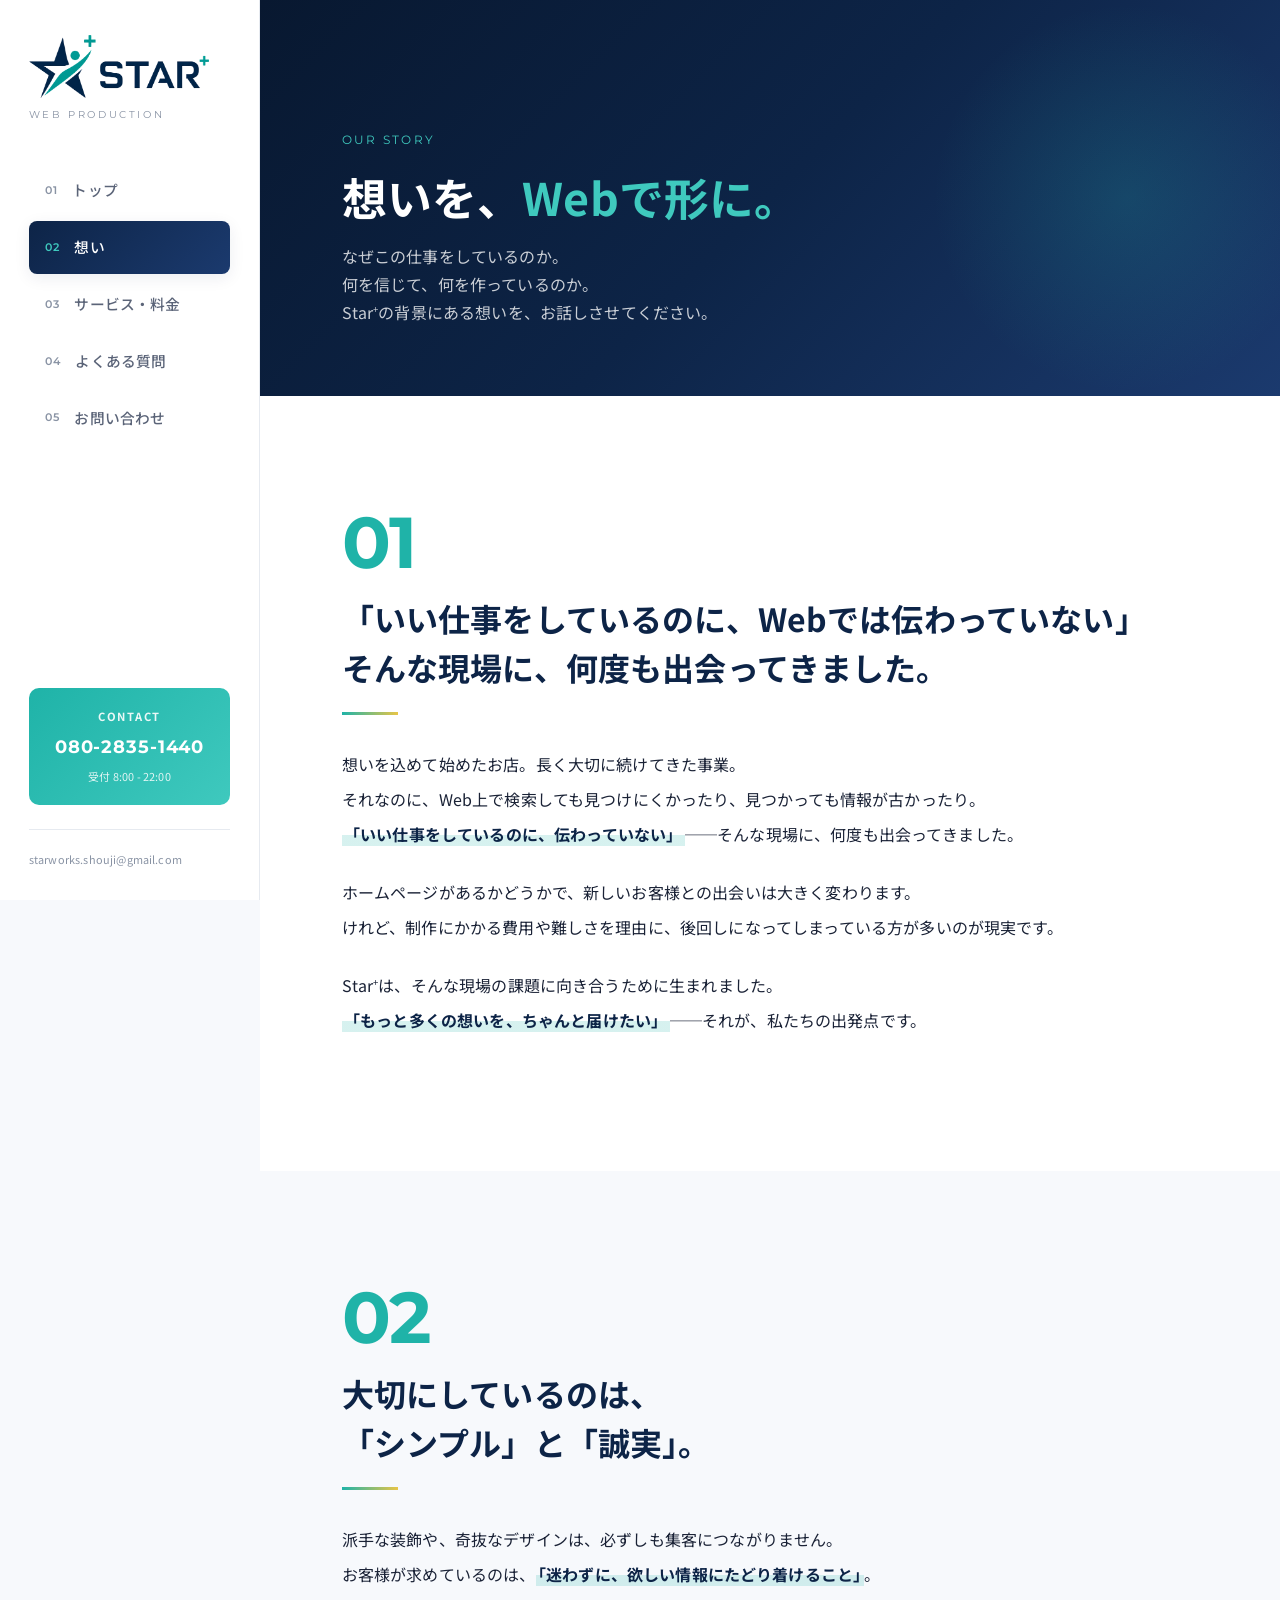
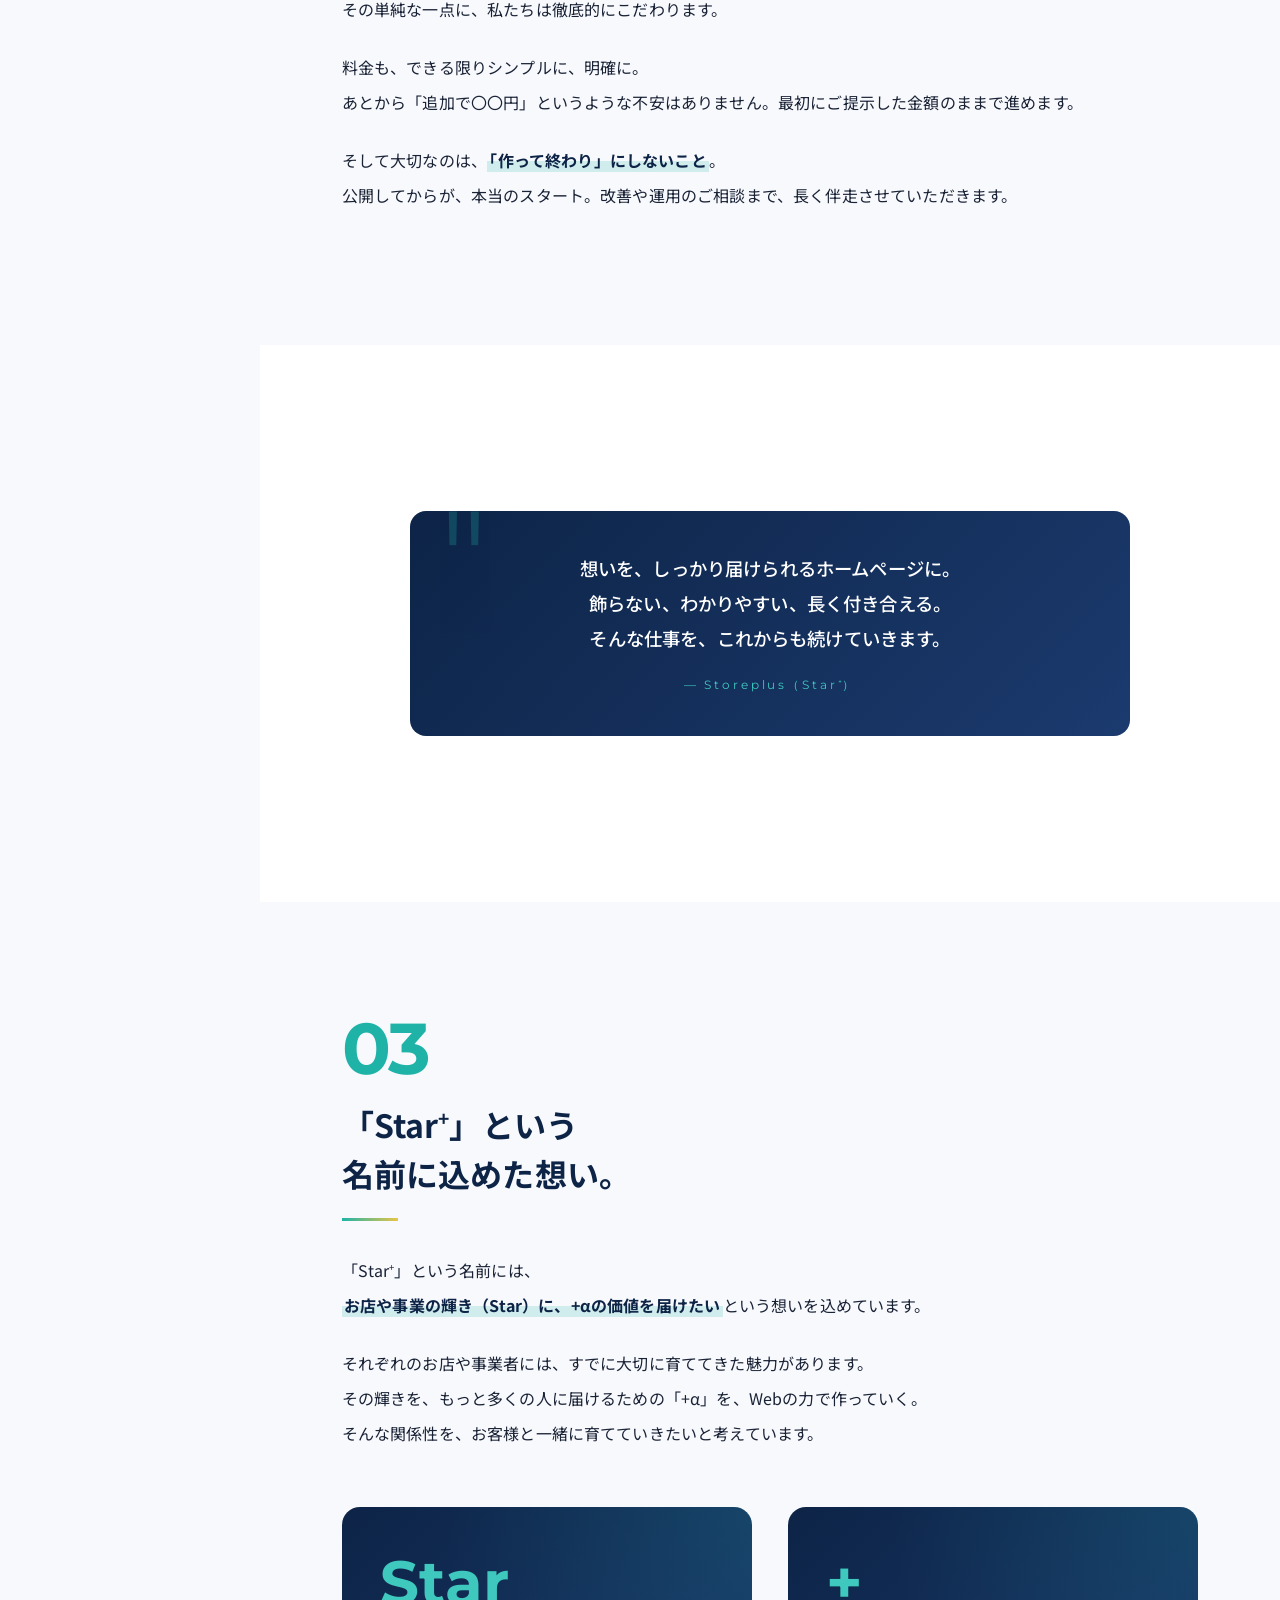
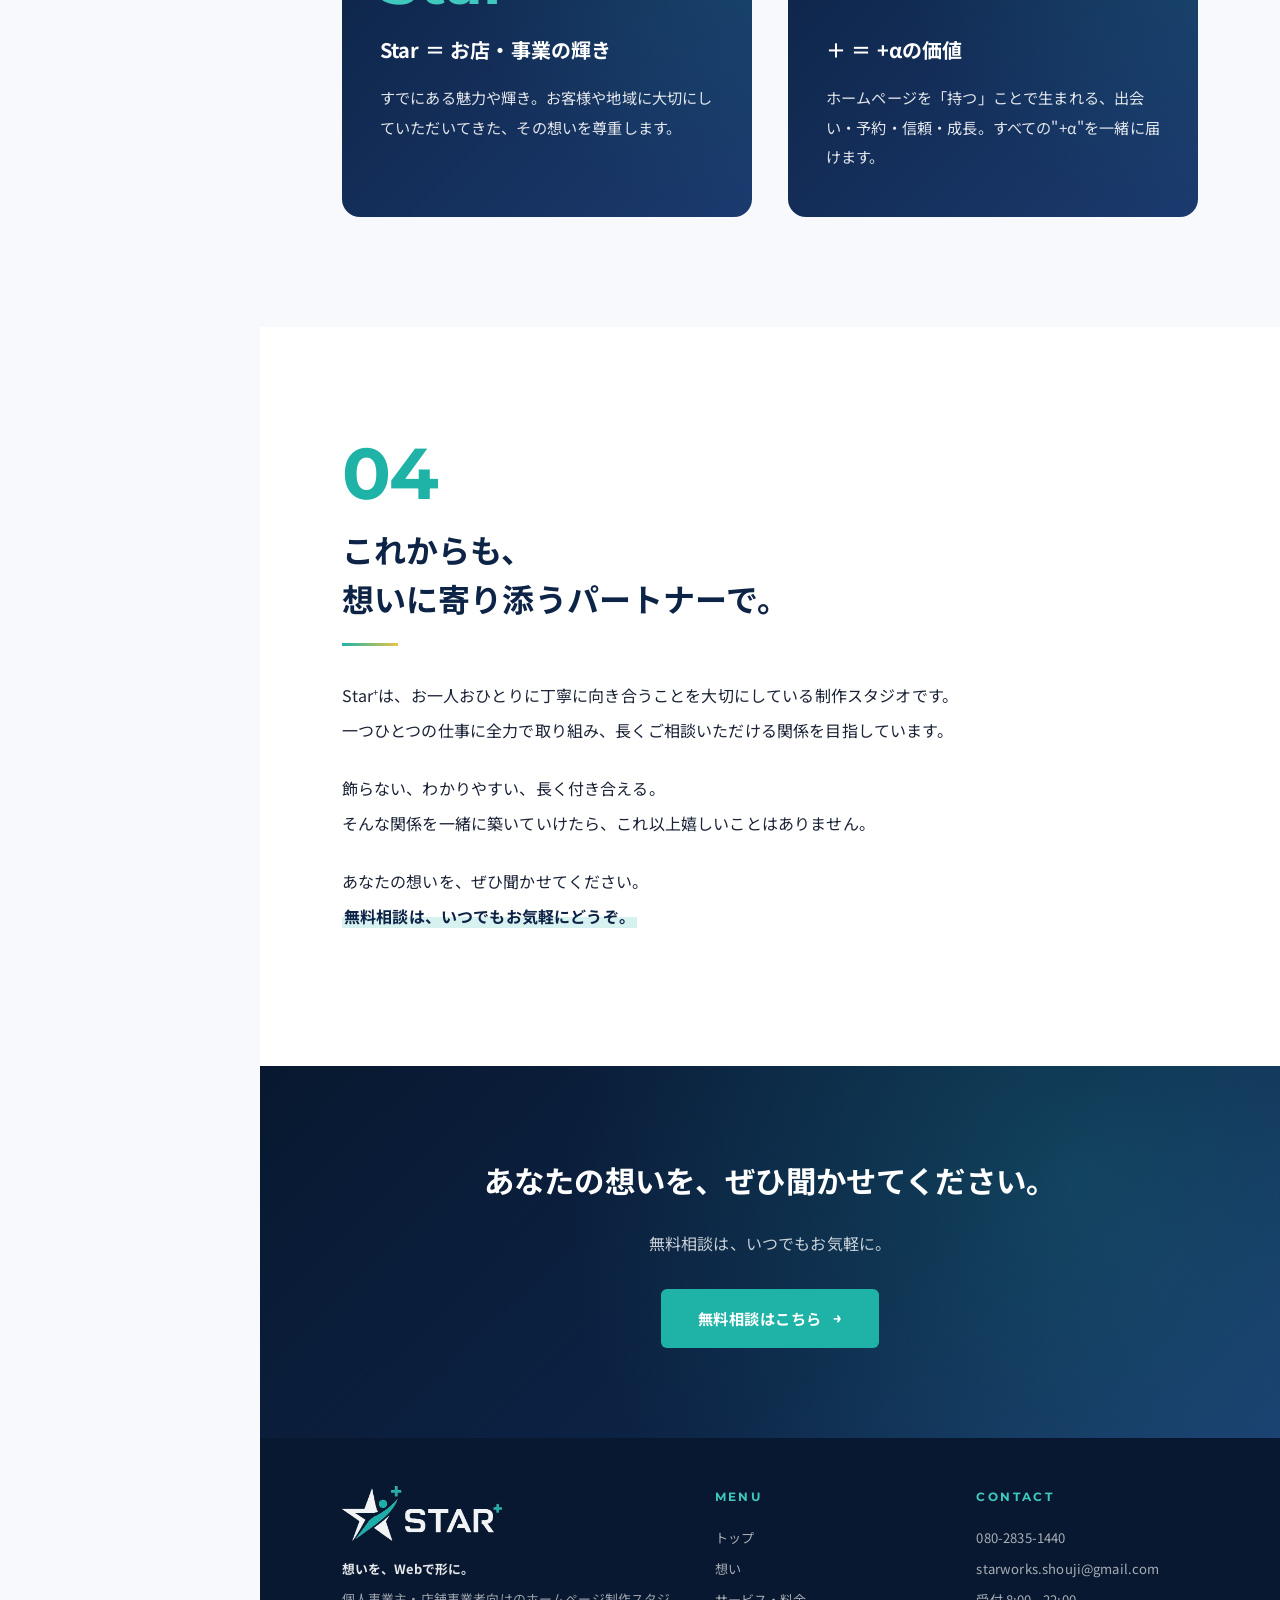
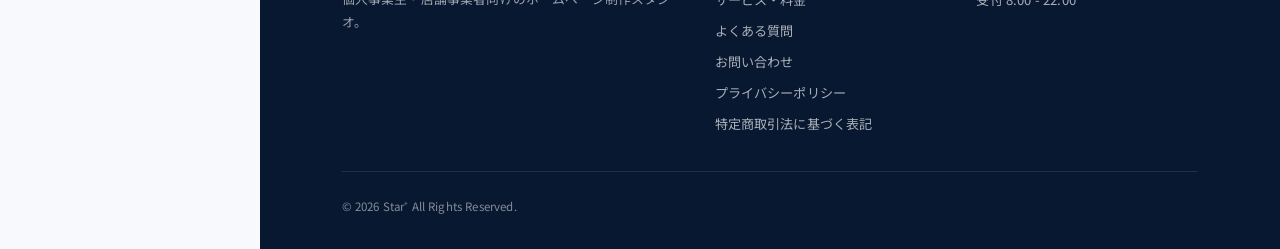
==== about.html @ bc563102 "Initial commit: Star+ LP website with GA4 integration - 全ページにGA4スクリプト追加（G-N7WG9L27VW） - Google Searc" ====
<!DOCTYPE html>
<html lang="ja">
<head>
<meta charset="UTF-8">
<meta name="viewport" content="width=device-width, initial-scale=1.0">
<title>想い | Star+｜想いを、Webで形に</title>
<meta name="description" content="Star+が大切にしている想い。なぜこの仕事をしているのか、何を信じて作っているのか。仙台・宮城を拠点に、個人事業主・店舗事業者の魅力を伝えるホームページを制作しています。">
<meta name="robots" content="index,follow">
<link rel="canonical" href="https://starplus-hp.jp/about.html">

<!-- OGP -->
<meta property="og:title" content="想い | Star+｜想いを、Webで形に">
<meta property="og:description" content="Star+が大切にしている想い。なぜこの仕事をしているのか、何を信じて作っているのか。">
<meta property="og:type" content="article">
<meta property="og:url" content="https://starplus-hp.jp/about.html">

<link rel="preconnect" href="https://fonts.googleapis.com">
<link rel="preconnect" href="https://fonts.gstatic.com" crossorigin>
<link href="https://fonts.googleapis.com/css2?family=Noto+Sans+JP:wght@300;400;500;700&family=Montserrat:wght@400;600;700&display=swap" rel="stylesheet">
<link rel="stylesheet" href="assets/style.css">

<!-- Google tag (gtag.js) -->
<script async src="https://www.googletagmanager.com/gtag/js?id=G-N7WG9L27VW"></script>
<script>
  window.dataLayer = window.dataLayer || [];
  function gtag(){dataLayer.push(arguments);}
  gtag('js', new Date());

  gtag('config', 'G-N7WG9L27VW');
</script>

<style>
  /* 想いページ専用のスタイル */
  .about-section { background: var(--white); padding: 110px 8%; }
  .about-section.alt { background: var(--bg); }
  .about-block {
    max-width: 880px;
    margin: 0 auto;
  }
  .about-num {
    font-family: var(--font-en);
    font-size: 4.5rem;
    font-weight: 700;
    color: var(--teal);
    line-height: 1;
    opacity: .18;
    margin-bottom: 1rem;
    letter-spacing: -.02em;
  }
  .about-title {
    font-size: clamp(1.4rem, 2.6vw, 2rem);
    font-weight: 700;
    line-height: 1.55;
    color: var(--navy);
    margin-bottom: 2rem;
    position: relative;
  }
  .about-title::after {
    content: '';
    display: block;
    width: 56px; height: 3px;
    background: linear-gradient(90deg, var(--teal), var(--gold));
    margin-top: 1.2rem;
  }
  .about-body p {
    font-size: 1rem;
    color: var(--text);
    line-height: 2.2;
    margin-bottom: 1.4rem;
  }
  .about-body p .em {
    color: var(--navy);
    font-weight: 700;
    background: linear-gradient(180deg, transparent 55%, rgba(31,179,168,.18) 55%);
    padding: 0 .15em;
  }
  .about-quote {
    margin: 3.5rem auto;
    max-width: 720px;
    padding: 2.5rem;
    background: linear-gradient(135deg, var(--navy) 0%, var(--navy-light) 100%);
    border-radius: 16px;
    text-align: center;
    position: relative;
    overflow: hidden;
  }
  .about-quote::before {
    content: '"';
    position: absolute;
    top: -20px; left: 30px;
    font-family: 'Montserrat', serif;
    font-size: 8rem;
    color: var(--teal);
    opacity: .25;
    line-height: 1;
  }
  .about-quote p {
    color: var(--white);
    font-size: 1.15rem;
    font-weight: 500;
    line-height: 1.9;
    position: relative;
    z-index: 1;
  }
  .about-quote .author {
    font-family: var(--font-en);
    font-size: .72rem;
    letter-spacing: .25em;
    color: var(--teal-light);
    margin-top: 1.2rem;
    display: block;
  }

  .meaning-grid {
    display: grid;
    grid-template-columns: 1fr 1fr;
    gap: 2.2rem;
    max-width: 1000px;
    margin: 3.5rem auto 0;
  }
  .meaning-card {
    background: linear-gradient(135deg, var(--navy) 0%, var(--navy-light) 100%);
    border-radius: 18px;
    padding: 2.8rem 2.4rem;
    border: none;
    position: relative;
    overflow: hidden;
    color: var(--white);
    transition: all .3s ease;
  }
  .meaning-card::before {
    content: '';
    position: absolute;
    inset: 0;
    background: radial-gradient(circle at 100% 0%, rgba(31,179,168,.15) 0%, transparent 60%);
    pointer-events: none;
  }
  .meaning-card:hover {
    transform: translateY(-8px);
    box-shadow: 0 20px 50px rgba(31,179,168,.25);
  }
  .meaning-card .mg-symbol {
    font-family: var(--font-en);
    font-size: 3.8rem;
    font-weight: 700;
    color: var(--teal-light);
    margin-bottom: 1.2rem;
    line-height: 1;
    display: inline-block;
  }
  .meaning-card h3 {
    font-size: 1.25rem;
    font-weight: 700;
    color: var(--white);
    margin-bottom: 1rem;
    position: relative;
    z-index: 1;
  }
  .meaning-card p {
    font-size: .95rem;
    color: rgba(255,255,255,.88);
    line-height: 1.95;
    position: relative;
    z-index: 1;
  }

  @media (max-width: 768px) {
    .about-section { padding: 70px 6%; }
    .about-quote { padding: 1.8rem; }
    .about-quote p { font-size: 1rem; }
    .meaning-grid { grid-template-columns: 1fr; gap: 1.2rem; }
  }
</style>
</head>
<body>

<div class="mb-header">
  <a href="index.html"><img src="assets/images/logo.png" alt="Star+"></a>
  <button class="hamburger" aria-label="メニュー"><span></span><span></span><span></span></button>
</div>
<div class="mb-overlay"></div>

<div class="app">

  <aside class="sidebar">
    <a href="index.html" class="sidebar-logo">
      <img src="assets/images/logo.png" alt="Star+">
      <div class="brand-sub">Web Production</div>
    </a>
    <nav class="sidebar-nav">
      <a href="index.html"><span class="nav-num">01</span>トップ</a>
      <a href="about.html" class="active"><span class="nav-num">02</span>想い</a>
      <a href="service.html"><span class="nav-num">03</span>サービス・料金</a>
      <a href="faq.html"><span class="nav-num">04</span>よくある質問</a>
      <a href="contact.html"><span class="nav-num">05</span>お問い合わせ</a>
    </nav>
    <div class="sidebar-cta">
      <div class="label">CONTACT</div>
      <div class="num">080-2835-1440</div>
      <div class="hours">受付 8:00 - 22:00</div>
    </div>
    <div class="sidebar-foot">starworks.shouji@gmail.com</div>
  </aside>

  <main class="main">

    <section class="page-hero">
      <div class="page-hero-inner">
        <div class="page-crumb reveal">OUR STORY</div>
        <h1 class="page-title reveal delay-1">想いを、<span style="color:var(--teal-light);">Webで形に。</span></h1>
        <p class="page-sub reveal delay-2">
          なぜこの仕事をしているのか。<br>
          何を信じて、何を作っているのか。<br>
          Star<sup class="brand-sup">+</sup>の背景にある想いを、お話しさせてください。
        </p>
      </div>
    </section>

    <!-- ===== Story 01 ===== -->
    <section class="about-section">
      <div class="about-block">
        <div class="about-num reveal">01</div>
        <h2 class="about-title reveal delay-1">「いい仕事をしているのに、Webでは伝わっていない」<br>そんな現場に、何度も出会ってきました。</h2>
        <div class="about-body">
          <p class="reveal delay-1">
            想いを込めて始めたお店。長く大切に続けてきた事業。<br>
            それなのに、Web上で検索しても見つけにくかったり、見つかっても情報が古かったり。<br>
            <span class="em">「いい仕事をしているのに、伝わっていない」</span>──そんな現場に、何度も出会ってきました。
          </p>
          <p class="reveal delay-2">
            ホームページがあるかどうかで、新しいお客様との出会いは大きく変わります。<br>
            けれど、制作にかかる費用や難しさを理由に、後回しになってしまっている方が多いのが現実です。
          </p>
          <p class="reveal delay-3">
            Star<sup class="brand-sup">+</sup>は、そんな現場の課題に向き合うために生まれました。<br>
            <span class="em">「もっと多くの想いを、ちゃんと届けたい」</span>──それが、私たちの出発点です。
          </p>
        </div>
      </div>
    </section>

    <!-- ===== Story 02 ===== -->
    <section class="about-section alt">
      <div class="about-block">
        <div class="about-num reveal">02</div>
        <h2 class="about-title reveal delay-1">大切にしているのは、<br>「シンプル」と「誠実」。</h2>
        <div class="about-body">
          <p class="reveal delay-1">
            派手な装飾や、奇抜なデザインは、必ずしも集客につながりません。<br>
            お客様が求めているのは、<span class="em">「迷わずに、欲しい情報にたどり着けること」</span>。<br>
            その単純な一点に、私たちは徹底的にこだわります。
          </p>
          <p class="reveal delay-2">
            料金も、できる限りシンプルに、明確に。<br>
            あとから「追加で〇〇円」というような不安はありません。最初にご提示した金額のままで進めます。
          </p>
          <p class="reveal delay-3">
            そして大切なのは、<span class="em">「作って終わり」にしないこと</span>。<br>
            公開してからが、本当のスタート。改善や運用のご相談まで、長く伴走させていただきます。
          </p>
        </div>
      </div>
    </section>

    <!-- ===== Quote ===== -->
    <section class="about-section">
      <div class="about-quote reveal">
        <p>
          想いを、しっかり届けられるホームページに。<br>
          飾らない、わかりやすい、長く付き合える。<br>
          そんな仕事を、これからも続けていきます。
        </p>
        <span class="author">— Storeplus（Star<sup class="brand-sup">+</sup>）</span>
      </div>
    </section>

    <!-- ===== Story 03 - ブランド名に込めた想い ===== -->
    <section class="about-section alt">
      <div class="about-block">
        <div class="about-num reveal">03</div>
        <h2 class="about-title reveal delay-1">「Star<sup class="brand-sup">+</sup>」という<br>名前に込めた想い。</h2>
        <div class="about-body">
          <p class="reveal delay-1">
            「Star<sup class="brand-sup">+</sup>」という名前には、<br>
            <span class="em">お店や事業の輝き（Star）に、+αの価値を届けたい</span>という想いを込めています。
          </p>
          <p class="reveal delay-2">
            それぞれのお店や事業者には、すでに大切に育ててきた魅力があります。<br>
            その輝きを、もっと多くの人に届けるための「+α」を、Webの力で作っていく。<br>
            そんな関係性を、お客様と一緒に育てていきたいと考えています。
          </p>
        </div>

        <div class="meaning-grid">
          <div class="meaning-card reveal">
            <div class="mg-symbol">Star</div>
            <h3>Star ＝ お店・事業の輝き</h3>
            <p>すでにある魅力や輝き。お客様や地域に大切にしていただいてきた、その想いを尊重します。</p>
          </div>
          <div class="meaning-card reveal delay-1">
            <div class="mg-symbol">+</div>
            <h3>＋ ＝ +αの価値</h3>
            <p>ホームページを「持つ」ことで生まれる、出会い・予約・信頼・成長。すべての"+α"を一緒に届けます。</p>
          </div>
        </div>
      </div>
    </section>

    <!-- ===== Story 04 - これから ===== -->
    <section class="about-section">
      <div class="about-block">
        <div class="about-num reveal">04</div>
        <h2 class="about-title reveal delay-1">これからも、<br>想いに寄り添うパートナーで。</h2>
        <div class="about-body">
          <p class="reveal delay-1">
            Star<sup class="brand-sup">+</sup>は、お一人おひとりに丁寧に向き合うことを大切にしている制作スタジオです。<br>
            一つひとつの仕事に全力で取り組み、長くご相談いただける関係を目指しています。
          </p>
          <p class="reveal delay-2">
            飾らない、わかりやすい、長く付き合える。<br>
            そんな関係を一緒に築いていけたら、これ以上嬉しいことはありません。
          </p>
          <p class="reveal delay-3">
            あなたの想いを、ぜひ聞かせてください。<br>
            <span class="em">無料相談は、いつでもお気軽にどうぞ。</span>
          </p>
        </div>
      </div>
    </section>

    <!-- ===== CTA ===== -->
    <section class="section" style="background:linear-gradient(135deg,var(--navy-deep) 0%,var(--navy) 60%,var(--navy-light) 100%);color:var(--white);text-align:center;padding:90px 8%;position:relative;overflow:hidden;">
      <div style="position:absolute;inset:0;background:radial-gradient(circle at 80% 30%, rgba(31,179,168,.2) 0%, transparent 60%);pointer-events:none;"></div>
      <div class="reveal" style="position:relative;z-index:1;">
        <h2 style="font-size:clamp(1.5rem,2.4vw,1.9rem);font-weight:700;line-height:1.6;margin-bottom:1.5rem;color:var(--white);">
          あなたの想いを、ぜひ聞かせてください。
        </h2>
        <p style="color:rgba(255,255,255,.78);margin-bottom:2rem;">無料相談は、いつでもお気軽に。</p>
        <a href="contact.html" class="btn btn-teal" data-cta="about-bottom">無料相談はこちら<span class="arrow">→</span></a>
      </div>
    </section>

    <footer class="footer">
      <div class="footer-grid">
        <div class="footer-brand">
          <img src="assets/images/logo-light.png" alt="Star+">
          <p><strong style="color:rgba(255,255,255,.9);display:block;margin-bottom:.4rem;">想いを、Webで形に。</strong>個人事業主・店舗事業者向けのホームページ制作スタジオ。</p>
        </div>
        <div class="footer-col">
          <h4>Menu</h4>
          <a href="index.html">トップ</a>
          <a href="about.html">想い</a>
          <a href="service.html">サービス・料金</a>
          <a href="faq.html">よくある質問</a>
          <a href="contact.html">お問い合わせ</a>
          <a href="privacy.html">プライバシーポリシー</a>
          <a href="law.html">特定商取引法に基づく表記</a>
        </div>
        <div class="footer-col">
          <h4>Contact</h4>
          <p>080-2835-1440</p>
          <p>starworks.shouji@gmail.com</p>
          <p>受付 8:00 - 22:00</p>
        </div>
      </div>
      <div class="footer-bottom">
        <span>© 2026 Star<sup class="brand-sup">+</sup> All Rights Reserved.</span>
      </div>
    </footer>

  </main>
</div>

<script src="assets/script.js"></script>
</body>
</html>
---- assets/style.css ----
/* ============================================
   STAR WORKS — Common Stylesheet
   ============================================ */

/* ブランド名「Star+」の右上 + 記号 */
sup.brand-sup {
  font-size: 0.6em;
  vertical-align: super;
  line-height: 0;
  font-weight: inherit;
  letter-spacing: 0;
}

:root {
  /* ロゴ由来の3色 */
  --navy:        #0D2447;
  --navy-deep:   #081830;
  --navy-light:  #1B3A6E;
  --teal:        #1FB3A8;
  --teal-light:  #3FC9BE;
  --teal-soft:   #E0F5F3;
  --gold:        #E8C547;
  --gold-soft:   #FBF3D4;

  /* ニュートラル */
  --white:       #FFFFFF;
  --bg:          #F7F9FC;
  --bg-card:    #FFFFFF;
  --text:        #1A2236;
  --text-soft:   #5B6478;
  --text-mute:   #8993A4;
  --border:      #E6EAF0;
  --border-strong:#CFD6E0;

  /* タイポ */
  --font-jp:     'Noto Sans JP', sans-serif;
  --font-en:     'Montserrat', sans-serif;

  /* レイアウト */
  --sidebar-w:   260px;
  --header-h-mb: 64px;

  /* 影 */
  --shadow-sm:   0 1px 3px rgba(13,36,71,.06);
  --shadow:      0 4px 16px rgba(13,36,71,.08);
  --shadow-lg:   0 12px 40px rgba(13,36,71,.12);
}

* { margin:0; padding:0; box-sizing:border-box; }
*::before, *::after { box-sizing:border-box; }

html { scroll-behavior:smooth; -webkit-text-size-adjust:100%; }
body {
  font-family: var(--font-jp);
  color: var(--text);
  line-height: 1.75;
  background: var(--bg);
  overflow-x: hidden;
  font-weight: 400;
  letter-spacing: .01em;
}

a { color: inherit; text-decoration: none; }
img { max-width:100%; display:block; }
button { font-family: inherit; cursor: pointer; border: none; background: none; color: inherit; }

/* ============================================
   レイアウト：サイドバー + メイン
   ============================================ */

.app {
  display: grid;
  grid-template-columns: var(--sidebar-w) 1fr;
  min-height: 100vh;
}

/* ── サイドバー（デスクトップ固定） ── */
.sidebar {
  position: fixed;
  top: 0; left: 0; bottom: 0;
  width: var(--sidebar-w);
  background: var(--white);
  border-right: 1px solid var(--border);
  padding: 2.2rem 1.8rem 2rem;
  display: flex;
  flex-direction: column;
  z-index: 100;
}

.sidebar-logo {
  display: block;
  margin-bottom: 2.5rem;
}
.sidebar-logo img {
  width: 100%;
  max-width: 180px;
  height: auto;
}
.sidebar-logo .brand-sub {
  font-family: var(--font-en);
  font-size: .65rem;
  letter-spacing: .25em;
  color: var(--text-mute);
  margin-top: .5rem;
  text-transform: uppercase;
}

.sidebar-nav {
  flex: 1;
  display: flex;
  flex-direction: column;
  gap: .25rem;
}

.sidebar-nav a {
  display: flex;
  align-items: center;
  gap: .9rem;
  padding: .85rem 1rem;
  border-radius: 8px;
  color: var(--text-soft);
  font-size: .92rem;
  font-weight: 500;
  transition: all .25s ease;
  position: relative;
}
.sidebar-nav a .nav-num {
  font-family: var(--font-en);
  font-size: .68rem;
  color: var(--text-mute);
  letter-spacing: .1em;
  font-weight: 600;
}
.sidebar-nav a:hover {
  background: var(--bg);
  color: var(--navy);
}
.sidebar-nav a.active {
  background: linear-gradient(135deg, var(--navy) 0%, var(--navy-light) 100%);
  color: var(--white);
  box-shadow: var(--shadow);
}
.sidebar-nav a.active .nav-num { color: var(--teal-light); }

.sidebar-cta {
  margin-top: 1.2rem;
  padding: 1.2rem;
  background: linear-gradient(135deg, var(--teal) 0%, var(--teal-light) 100%);
  border-radius: 10px;
  color: var(--white);
  text-align: center;
}
.sidebar-cta .label {
  font-size: .7rem;
  letter-spacing: .15em;
  font-weight: 700;
  opacity: .9;
  margin-bottom: .3rem;
}
.sidebar-cta .num {
  font-family: var(--font-en);
  font-size: 1.1rem;
  font-weight: 700;
  letter-spacing: .05em;
}
.sidebar-cta .hours {
  font-size: .68rem;
  margin-top: .3rem;
  opacity: .85;
}

.sidebar-foot {
  margin-top: 1.5rem;
  padding-top: 1.2rem;
  border-top: 1px solid var(--border);
  font-size: .68rem;
  color: var(--text-mute);
  line-height: 1.7;
}

/* ── メインコンテンツ ── */
.main {
  grid-column: 2;
  padding: 0;
  min-width: 0;
}

/* ── モバイルヘッダー（PCでは非表示） ── */
.mb-header {
  display: none;
  position: fixed;
  top: 0; left: 0; right: 0;
  height: var(--header-h-mb);
  background: var(--white);
  border-bottom: 1px solid var(--border);
  padding: 0 1.2rem;
  z-index: 200;
  align-items: center;
  justify-content: space-between;
}
.mb-header img { height: 40px; width: auto; }

.hamburger {
  width: 44px; height: 44px;
  display: flex; flex-direction: column;
  justify-content: center; align-items: center;
  gap: 6px;
  border-radius: 6px;
}
.hamburger span {
  display: block;
  width: 24px; height: 2px;
  background: var(--navy);
  border-radius: 2px;
  transition: all .3s ease;
}
.hamburger.open span:nth-child(1) { transform: translateY(8px) rotate(45deg); }
.hamburger.open span:nth-child(2) { opacity: 0; }
.hamburger.open span:nth-child(3) { transform: translateY(-8px) rotate(-45deg); }

/* モバイルメニューオーバーレイ */
.mb-overlay {
  display: none;
  position: fixed;
  inset: 0;
  background: rgba(13,36,71,.5);
  z-index: 150;
  opacity: 0;
  transition: opacity .3s ease;
}
.mb-overlay.open { display: block; opacity: 1; }

/* ============================================
   セクション共通
   ============================================ */

.section {
  padding: 100px 8% 90px;
  position: relative;
}

.sec-label {
  font-family: var(--font-en);
  font-size: .72rem;
  font-weight: 700;
  letter-spacing: .3em;
  color: var(--teal);
  text-transform: uppercase;
  display: inline-flex;
  align-items: center;
  gap: .6rem;
  margin-bottom: 1rem;
}
.sec-label::before {
  content: '';
  width: 24px; height: 1px;
  background: var(--teal);
}

.sec-title {
  font-size: clamp(1.6rem, 3vw, 2.4rem);
  font-weight: 700;
  line-height: 1.45;
  margin-bottom: 1.2rem;
  color: var(--navy);
  letter-spacing: .02em;
}
.sec-title .accent { color: var(--teal); }

.sec-sub {
  font-size: .95rem;
  color: var(--text-soft);
  line-height: 2;
  max-width: 620px;
}

.sec-head { margin-bottom: 3.5rem; }
.sec-head.center { text-align: center; }
.sec-head.center .sec-label { justify-content: center; }
.sec-head.center .sec-sub { margin: 0 auto; }

/* ============================================
   ボタン
   ============================================ */

.btn {
  display: inline-flex;
  align-items: center;
  justify-content: center;
  gap: .7rem;
  padding: 1rem 2.3rem;
  border-radius: 6px;
  font-weight: 700;
  font-size: .95rem;
  letter-spacing: .03em;
  transition: all .3s cubic-bezier(.16,1,.3,1);
  cursor: pointer;
  position: relative;
  overflow: hidden;
}
.btn-primary {
  background: var(--navy);
  color: var(--white);
}
.btn-primary:hover {
  background: var(--navy-light);
  transform: translateY(-2px);
  box-shadow: 0 8px 24px rgba(13,36,71,.25);
}
.btn-teal {
  background: var(--teal);
  color: var(--white);
}
.btn-teal:hover {
  background: var(--teal-light);
  transform: translateY(-2px);
  box-shadow: 0 8px 24px rgba(31,179,168,.3);
}
.btn-outline {
  background: transparent;
  color: var(--navy);
  border: 2px solid var(--navy);
}
.btn-outline:hover {
  background: var(--navy);
  color: var(--white);
}
.btn-light {
  background: var(--white);
  color: var(--navy);
  border: 2px solid var(--white);
}
.btn-light:hover {
  background: transparent;
  color: var(--white);
}
.btn .arrow {
  font-family: var(--font-en);
  transition: transform .3s ease;
}
.btn:hover .arrow { transform: translateX(4px); }

/* ============================================
   スクロールアニメーション
   ============================================ */

.reveal {
  opacity: 0;
  transform: translateY(40px);
  transition: opacity .9s cubic-bezier(.16,1,.3,1), transform .9s cubic-bezier(.16,1,.3,1);
}
.reveal.visible {
  opacity: 1;
  transform: translateY(0);
}
.reveal.delay-1 { transition-delay: .1s; }
.reveal.delay-2 { transition-delay: .2s; }
.reveal.delay-3 { transition-delay: .3s; }
.reveal.delay-4 { transition-delay: .4s; }

.reveal-left {
  opacity: 0;
  transform: translateX(-40px);
  transition: opacity .9s cubic-bezier(.16,1,.3,1), transform .9s cubic-bezier(.16,1,.3,1);
}
.reveal-left.visible { opacity: 1; transform: translateX(0); }

.reveal-scale {
  opacity: 0;
  transform: scale(.94);
  transition: opacity .9s ease, transform .9s cubic-bezier(.16,1,.3,1);
}
.reveal-scale.visible { opacity: 1; transform: scale(1); }

/* ============================================
   ヒーロー
   ============================================ */

.hero {
  position: relative;
  min-height: 100vh;
  padding: 100px 8% 80px;
  display: flex;
  align-items: center;
  background:
    radial-gradient(ellipse at 70% 30%, rgba(31,179,168,.22) 0%, transparent 55%),
    radial-gradient(ellipse at 20% 80%, rgba(232,197,71,.10) 0%, transparent 60%),
    linear-gradient(135deg, var(--navy-deep) 0%, var(--navy) 50%, var(--navy-light) 100%);
  overflow: hidden;
}

/* グリッドパターン */
.hero::before {
  content: '';
  position: absolute;
  inset: 0;
  background-image:
    linear-gradient(rgba(255,255,255,.025) 1px, transparent 1px),
    linear-gradient(90deg, rgba(255,255,255,.025) 1px, transparent 1px);
  background-size: 70px 70px;
  pointer-events: none;
  mask-image: radial-gradient(ellipse at center, black 30%, transparent 80%);
  -webkit-mask-image: radial-gradient(ellipse at center, black 30%, transparent 80%);
}

/* 星の点滅エフェクト */
.hero::after {
  content: '';
  position: absolute;
  inset: 0;
  background-image:
    radial-gradient(1.5px 1.5px at 12% 18%, rgba(255,255,255,.7), transparent 50%),
    radial-gradient(2px 2px at 28% 35%, rgba(31,179,168,.65), transparent 50%),
    radial-gradient(1px 1px at 45% 12%, rgba(255,255,255,.55), transparent 50%),
    radial-gradient(1.5px 1.5px at 68% 25%, rgba(232,197,71,.6), transparent 50%),
    radial-gradient(1px 1px at 82% 48%, rgba(255,255,255,.6), transparent 50%),
    radial-gradient(2px 2px at 92% 72%, rgba(31,179,168,.45), transparent 50%),
    radial-gradient(1px 1px at 15% 65%, rgba(255,255,255,.5), transparent 50%),
    radial-gradient(1.5px 1.5px at 35% 85%, rgba(232,197,71,.5), transparent 50%),
    radial-gradient(1px 1px at 55% 75%, rgba(255,255,255,.45), transparent 50%),
    radial-gradient(2px 2px at 75% 92%, rgba(31,179,168,.4), transparent 50%);
  pointer-events: none;
  animation: starsTwinkle 8s ease-in-out infinite;
}

@keyframes starsTwinkle {
  0%, 100% { opacity: 1; }
  50% { opacity: .55; }
}

/* 光のオーブ（装飾） */
.hero-orbs { position: absolute; inset: 0; pointer-events: none; overflow: hidden; z-index: 1; }
.hero-orb {
  position: absolute;
  border-radius: 50%;
  filter: blur(60px);
  opacity: .35;
}
.hero-orb.o1 {
  width: 380px; height: 380px;
  background: radial-gradient(circle, var(--teal) 0%, transparent 70%);
  top: -100px; right: -80px;
  animation: orbDrift1 14s ease-in-out infinite;
}
.hero-orb.o2 {
  width: 280px; height: 280px;
  background: radial-gradient(circle, var(--gold) 0%, transparent 70%);
  bottom: -80px; left: 5%;
  opacity: .18;
  animation: orbDrift2 18s ease-in-out infinite;
}
.hero-orb.o3 {
  width: 200px; height: 200px;
  background: radial-gradient(circle, var(--teal-light) 0%, transparent 70%);
  top: 30%; left: 40%;
  opacity: .15;
  animation: orbDrift3 16s ease-in-out infinite;
}
@keyframes orbDrift1 {
  0%, 100% { transform: translate(0, 0) scale(1); }
  50% { transform: translate(-30px, 40px) scale(1.1); }
}
@keyframes orbDrift2 {
  0%, 100% { transform: translate(0, 0) scale(1); }
  50% { transform: translate(40px, -30px) scale(1.05); }
}
@keyframes orbDrift3 {
  0%, 100% { transform: translate(0, 0); }
  50% { transform: translate(20px, -20px); }
}

.hero-grid {
  position: relative;
  z-index: 2;
  display: grid;
  grid-template-columns: 1.15fr 1fr;
  gap: 3rem;
  align-items: center;
  width: 100%;
  max-width: 1240px;
  margin: 0 auto;
}

.hero-content { color: var(--white); }

.hero-tag {
  display: inline-flex;
  align-items: center;
  gap: .5rem;
  background: rgba(31,179,168,.18);
  border: 1px solid rgba(31,179,168,.35);
  color: var(--teal-light);
  font-size: .75rem;
  font-weight: 600;
  padding: .4rem 1rem;
  border-radius: 100px;
  letter-spacing: .08em;
  margin-bottom: 1.8rem;
}
.hero-tag .dot {
  width: 6px; height: 6px;
  background: var(--teal-light);
  border-radius: 50%;
  animation: pulse 2s ease infinite;
}
@keyframes pulse {
  0%, 100% { opacity: 1; transform: scale(1); }
  50% { opacity: .5; transform: scale(1.4); }
}

.hero-title {
  font-size: clamp(1.9rem, 3.6vw, 2.9rem);
  font-weight: 700;
  line-height: 1.45;
  margin-bottom: 1.4rem;
  letter-spacing: .01em;
  word-break: keep-all;
  overflow-wrap: break-word;
}
.hero-title .gold { color: var(--gold); }
.hero-title .teal { color: var(--teal-light); }
.hero-title .ht-line {
  display: block;
  white-space: nowrap;
}
@media (max-width: 900px) {
  .hero-title .ht-line { white-space: normal; }
}

.hero-sub {
  font-size: clamp(.95rem, 1.4vw, 1.05rem);
  color: rgba(255,255,255,.82);
  line-height: 2;
  margin-bottom: 2.5rem;
  max-width: 480px;
}

.hero-limit {
  margin-bottom: 1.4rem;
}
.limit-badge {
  display: inline-flex;
  align-items: center;
  gap: .45rem;
  background: rgba(232,197,71,.12);
  border: 1.5px solid rgba(232,197,71,.5);
  color: var(--gold);
  font-family: var(--font-jp);
  font-size: .82rem;
  font-weight: 500;
  padding: .45rem 1.1rem;
  border-radius: 999px;
  letter-spacing: .03em;
}
.limit-badge strong {
  font-weight: 700;
  color: var(--gold);
}
.limit-icon { font-size: .85rem; }
.limit-sep {
  opacity: .4;
  margin: 0 .1rem;
}
.limit-remain {
  font-size: .76rem;
  opacity: .8;
}

.hero-buttons {
  display: flex;
  gap: 1rem;
  flex-wrap: wrap;
}

/* ヒーローの右側（ロゴ単体・横長） */
.hero-visual {
  position: relative;
  display: flex;
  align-items: center;
  justify-content: center;
  min-height: 320px;
}
/* 後方の光輪 */
.hero-visual::before {
  content: '';
  position: absolute;
  width: 100%;
  height: 80%;
  background: radial-gradient(ellipse, rgba(31,179,168,.35) 0%, rgba(31,179,168,.12) 40%, transparent 70%);
  z-index: 0;
  animation: pulseGlow 5s ease-in-out infinite;
}
/* 装飾リング（横長ロゴに合わせて非表示） */
.hero-visual::after { display: none; }

.hero-logo-box {
  position: relative;
  z-index: 2;
  background: transparent;
  border: none;
  padding: 0;
  box-shadow: none;
  display: flex;
  justify-content: center;
  width: 100%;
}
.hero-logo-box img {
  width: 100%;
  max-width: 640px;
  filter:
    drop-shadow(0 0 50px rgba(31,179,168,.5))
    drop-shadow(0 22px 36px rgba(0,0,0,.4));
  animation: logoFloat 5s ease-in-out infinite;
}
@keyframes logoFloat {
  0%, 100% { transform: translateY(0); }
  50% { transform: translateY(-14px); }
}
@keyframes pulseGlow {
  0%, 100% { transform: scale(1); opacity: .9; }
  50% { transform: scale(1.06); opacity: 1; }
}
@keyframes ringRotate {
  from { transform: rotate(0deg); }
  to { transform: rotate(360deg); }
}

/* スクロールヒント */
.scroll-hint {
  position: absolute;
  bottom: 2.5rem; left: 50%;
  transform: translateX(-50%);
  z-index: 3;
  color: rgba(255,255,255,.55);
  font-family: var(--font-en);
  font-size: .68rem;
  letter-spacing: .25em;
  text-align: center;
}
.scroll-hint::after {
  content: '';
  display: block;
  width: 1px; height: 50px;
  background: linear-gradient(to bottom, var(--teal-light), transparent);
  margin: .7rem auto 0;
  animation: scrolldown 2s ease infinite;
}
@keyframes scrolldown {
  0% { transform: scaleY(0); transform-origin: top; opacity: 1; }
  50% { transform: scaleY(1); transform-origin: top; opacity: 1; }
  51% { transform-origin: bottom; }
  100% { transform: scaleY(0); transform-origin: bottom; opacity: 0; }
}

/* ============================================
   パンくず／ページヘッダー（各ページ用）
   ============================================ */

.page-hero {
  position: relative;
  padding: 130px 8% 70px;
  background: linear-gradient(135deg, var(--navy-deep) 0%, var(--navy) 50%, var(--navy-light) 100%);
  color: var(--white);
  overflow: hidden;
}
.page-hero::before {
  content: '';
  position: absolute;
  top: 0; right: -10%;
  width: 50%; height: 100%;
  background: radial-gradient(circle, rgba(31,179,168,.18) 0%, transparent 60%);
}
.page-hero-inner {
  position: relative;
  z-index: 2;
  max-width: 1100px;
  margin: 0 auto;
}
.page-crumb {
  font-family: var(--font-en);
  font-size: .72rem;
  letter-spacing: .2em;
  color: var(--teal-light);
  margin-bottom: 1rem;
}
.page-title {
  font-size: clamp(1.8rem, 3.5vw, 2.8rem);
  font-weight: 700;
  line-height: 1.4;
  margin-bottom: .8rem;
}
.page-sub {
  font-size: 1rem;
  color: rgba(255,255,255,.78);
  max-width: 600px;
}

/* ============================================
   カード共通
   ============================================ */

.card {
  background: var(--bg-card);
  border-radius: 14px;
  padding: 2rem;
  border: 1px solid var(--border);
  box-shadow: var(--shadow-sm);
  transition: all .3s ease;
}
.card:hover {
  box-shadow: var(--shadow);
  transform: translateY(-3px);
}

/* ============================================
   Trouble セクション
   ============================================ */

.trouble-section { background: var(--bg); padding: 100px 8%; }

.trouble-grid {
  display: grid;
  grid-template-columns: repeat(auto-fit, minmax(240px, 1fr));
  gap: 1.4rem;
  max-width: 1100px;
  margin: 0 auto;
}

.trouble-card {
  background: var(--white);
  border-radius: 14px;
  padding: 2rem 1.8rem;
  border: 1px solid var(--border);
  border-left: 4px solid var(--teal);
  transition: all .3s ease;
}
.trouble-card:hover {
  transform: translateY(-3px);
  box-shadow: var(--shadow);
  border-left-color: var(--gold);
}
.trouble-card .tnum {
  font-family: var(--font-en);
  font-size: .7rem;
  letter-spacing: .2em;
  color: var(--teal);
  font-weight: 700;
  margin-bottom: .8rem;
}
.trouble-card h3 {
  font-size: 1.02rem;
  font-weight: 700;
  margin-bottom: .6rem;
  color: var(--navy);
  line-height: 1.5;
}
.trouble-card p {
  font-size: .87rem;
  color: var(--text-soft);
  line-height: 1.85;
}

/* お任せくださいバナー */
.trust-banner {
  margin: 5rem auto 0;
  max-width: 1100px;
  text-align: center;
  padding: 3.5rem 2rem;
  background: linear-gradient(135deg, var(--navy-deep) 0%, var(--navy) 50%, var(--navy-light) 100%);
  border-radius: 18px;
  color: var(--white);
  position: relative;
  overflow: hidden;
  box-shadow: 0 20px 50px rgba(13,36,71,.2);
}
.trust-banner::before {
  content: '';
  position: absolute;
  inset: 0;
  background:
    radial-gradient(circle at 20% 30%, rgba(31,179,168,.22) 0%, transparent 60%),
    radial-gradient(circle at 85% 75%, rgba(232,197,71,.1) 0%, transparent 55%);
}
.trust-banner > * { position: relative; z-index: 1; }
.trust-banner .tb-main {
  display: flex;
  align-items: baseline;
  justify-content: center;
  flex-wrap: wrap;
  gap: .1em .15em;
  font-weight: 700;
  line-height: 1.5;
  color: var(--white);
}
.trust-banner .tb-lead {
  font-size: clamp(1rem, 1.9vw, 1.35rem);
  font-weight: 500;
  color: rgba(255,255,255,.85);
}
.trust-banner .tb-brand {
  display: inline-block;
  font-family: var(--font-en);
  font-size: clamp(2.4rem, 5vw, 3.6rem);
  font-weight: 800;
  letter-spacing: .02em;
  background: linear-gradient(135deg, #FFD86B 0%, #FFB347 50%, #FF8A5C 100%);
  -webkit-background-clip: text;
  background-clip: text;
  -webkit-text-fill-color: transparent;
  text-shadow: 0 2px 18px rgba(255, 179, 71, .35);
  padding: 0 .15em;
  line-height: 1;
  transform: translateY(.06em);
}
.trust-banner .tb-brand sup.brand-sup {
  font-size: 0.55em;
  vertical-align: super;
  font-weight: 800;
  line-height: 0;
}
.trust-banner .tb-end {
  font-size: clamp(1.05rem, 2vw, 1.45rem);
  font-weight: 700;
  letter-spacing: .03em;
}
.trust-banner .tb-desc {
  font-size: clamp(.88rem, 1.4vw, 1rem);
  font-weight: 500;
  line-height: 2.1;
  color: rgba(255,255,255,.82);
  margin-top: 1.8rem;
  padding-top: 1.8rem;
  border-top: 1px solid rgba(31,179,168,.3);
  max-width: 620px;
  margin-left: auto;
  margin-right: auto;
}
@media (max-width: 600px) {
  .trust-banner { padding: 2.5rem 1.4rem; }
  .trust-banner .tb-main { gap: .05em .1em; }
}

/* 旧 trouble-banner も互換用に残す */
.trouble-banner {
  margin: 4rem auto 0;
  max-width: 1100px;
  text-align: center;
  padding: 3rem 2rem;
  background: linear-gradient(135deg, var(--navy) 0%, var(--navy-light) 100%);
  border-radius: 16px;
  color: var(--white);
  position: relative;
  overflow: hidden;
}
.trouble-banner h3 { font-size: clamp(1.05rem, 2vw, 1.35rem); font-weight: 700; line-height: 1.75; position: relative; z-index: 1; }
.trouble-banner .hl { color: var(--teal-light); }

/* ============================================
   WHY セクション（選ばれる3つの理由）
   ============================================ */

.why-section { background: var(--white); padding: 110px 8%; }

.why-grid {
  display: grid;
  grid-template-columns: repeat(auto-fit, minmax(280px, 1fr));
  gap: 2rem;
  max-width: 1100px;
  margin: 0 auto;
}

.why-card {
  position: relative;
  background: var(--bg-card);
  border-radius: 18px;
  padding: 3rem 2rem 2.5rem;
  border: 1px solid var(--border);
  text-align: center;
  transition: all .4s ease;
  overflow: hidden;
}
.why-card::before {
  content: '';
  position: absolute;
  top: 0; left: 0; right: 0;
  height: 4px;
  background: linear-gradient(90deg, var(--teal), var(--gold));
  transform: scaleX(0);
  transform-origin: left;
  transition: transform .5s ease;
}
.why-card:hover {
  transform: translateY(-6px);
  box-shadow: var(--shadow-lg);
  border-color: var(--teal);
}
.why-card:hover::before { transform: scaleX(1); }

.why-image {
  width: 170px;
  height: 170px;
  margin: 0 auto 1.5rem;
  display: flex;
  align-items: center;
  justify-content: center;
  position: relative;
  background: none;
}
.why-image img {
  width: 100%;
  height: 100%;
  object-fit: contain;
  filter: drop-shadow(0 10px 22px rgba(13,36,71,.18));
}
/* 画像未準備時のフォールバック */
.why-image.placeholder::after {
  content: 'IMAGE';
  font-family: var(--font-en);
  font-size: .7rem;
  letter-spacing: .2em;
  color: var(--teal);
  font-weight: 700;
}

.why-num {
  font-family: var(--font-en);
  font-size: .68rem;
  font-weight: 700;
  letter-spacing: .25em;
  color: var(--teal);
  margin-bottom: .8rem;
}
.why-card h3 {
  font-size: 1.15rem;
  font-weight: 700;
  margin-bottom: .8rem;
  color: var(--navy);
  min-height: 3.2em;
  display: flex;
  align-items: center;
  justify-content: center;
  line-height: 1.5;
}
.why-card p {
  font-size: .88rem;
  color: var(--text-soft);
  line-height: 1.9;
  min-height: 7.2em;
}

/* ============================================
   STORY セクション（想い）
   ============================================ */

.story-section {
  background: var(--white);
  padding: 110px 8%;
  position: relative;
  overflow: hidden;
}
.story-section::before {
  content: '';
  position: absolute;
  top: 0; right: -10%;
  width: 50%; height: 70%;
  background: radial-gradient(circle, rgba(31,179,168,.06) 0%, transparent 60%);
  pointer-events: none;
}
.story-section::after {
  content: '';
  position: absolute;
  bottom: 0; left: -10%;
  width: 40%; height: 60%;
  background: radial-gradient(circle, rgba(232,197,71,.05) 0%, transparent 60%);
  pointer-events: none;
}

.story-grid {
  position: relative;
  z-index: 1;
  max-width: 1100px;
  margin: 0 auto;
  display: grid;
  grid-template-columns: 1fr 1.4fr;
  gap: 4rem;
  align-items: center;
}

.story-visual {
  position: relative;
  aspect-ratio: 1/1;
  display: flex;
  flex-direction: column;
  align-items: center;
  justify-content: center;
  overflow: visible;
  padding: 2rem;
}
/* 背景のソフトな光輪 */
.story-visual::before {
  content: '';
  position: absolute;
  inset: 5%;
  background:
    radial-gradient(ellipse, rgba(31,179,168,.16) 0%, transparent 65%);
  border-radius: 50%;
  z-index: 0;
}
/* 控えめな点線リング */
.story-visual::after {
  content: '';
  position: absolute;
  width: 88%;
  aspect-ratio: 1;
  border: 1px dashed rgba(31,179,168,.35);
  border-radius: 50%;
  z-index: 0;
  animation: ringRotate 35s linear infinite;
}
.story-visual img {
  position: relative;
  z-index: 1;
  width: 90%;
  max-width: 380px;
  filter: drop-shadow(0 14px 30px rgba(13,36,71,.18));
}
.story-visual .story-quote {
  position: relative;
  z-index: 2;
  margin-top: 1.5rem;
  color: var(--teal);
  font-family: var(--font-en);
  font-size: .7rem;
  letter-spacing: .3em;
  text-transform: uppercase;
  font-weight: 700;
}

.story-text .sec-label { display: flex; }
.story-text .story-headline {
  font-size: clamp(1.5rem, 2.7vw, 2.2rem);
  font-weight: 700;
  line-height: 1.55;
  color: var(--navy);
  margin-bottom: 1.5rem;
  letter-spacing: .02em;
}
.story-text .story-headline .accent { color: var(--teal); }

.story-text p {
  font-size: .95rem;
  color: var(--text-soft);
  line-height: 2;
  margin-bottom: 1.2rem;
}
.story-text .story-cta {
  margin-top: 2rem;
  display: inline-flex;
  align-items: center;
  gap: .6rem;
  font-weight: 700;
  color: var(--navy);
  font-size: .9rem;
  border-bottom: 2px solid var(--teal);
  padding-bottom: .3rem;
  transition: all .25s ease;
}
.story-text .story-cta:hover {
  color: var(--teal);
  gap: .9rem;
}

/* ============================================
   APPROACH セクション（私たちの流儀）
   ============================================ */

.approach-section {
  background: var(--navy);
  padding: clamp(60px, 7vw, 90px) 8%;
}
.approach-section .sec-label { color: var(--teal-light); }
.approach-section .sec-title { color: var(--white); }
.approach-section .sec-title .accent { color: var(--teal-light); }
.approach-section .sec-sub { color: rgba(255,255,255,.7); }

.approach-grid {
  display: grid;
  grid-template-columns: repeat(2, 1fr);
  gap: 1.4rem;
  max-width: 900px;
  margin: 2.4rem auto 0;
}
@media (max-width: 640px) {
  .approach-grid { grid-template-columns: 1fr; }
}

.approach-card {
  background: rgba(255,255,255,.06);
  border: 1px solid rgba(255,255,255,.15);
  border-radius: 14px;
  padding: 2.4rem 2rem;
  position: relative;
  transition: all .35s ease;
  overflow: hidden;
}
/* approach-card::before は削除 (ダーク背景に統合済み) */
.approach-card > * { position: relative; z-index: 1; transition: color .35s ease; }
.approach-card:hover {
  transform: translateY(-4px);
  background: rgba(31,179,168,.12);
  border-color: var(--teal);
  box-shadow: 0 12px 30px rgba(0,0,0,.3);
}
.approach-card .ap-num,
.approach-card .ap-title,
.approach-card p { color: rgba(255,255,255,.9); }
.approach-card .ap-line { background: var(--teal); }

.ap-num {
  font-family: var(--font-en);
  font-size: 2.4rem;
  font-weight: 700;
  color: var(--teal-light);
  line-height: 1;
  margin-bottom: 1rem;
  letter-spacing: -.02em;
}
.ap-line {
  width: 32px; height: 2px;
  background: var(--teal);
  margin-bottom: 1.2rem;
  transition: background .35s ease;
}
.ap-title {
  font-size: 1.05rem;
  font-weight: 700;
  color: var(--white);
  margin-bottom: .8rem;
  line-height: 1.55;
}
.approach-card p {
  font-size: .88rem;
  color: rgba(255,255,255,.72);
  line-height: 1.9;
}

/* ============================================
   サービスプレビュー
   ============================================ */

.preview-section { background: var(--bg); padding: 110px 8%; }
.preview-grid {
  display: grid;
  grid-template-columns: repeat(auto-fit, minmax(260px, 1fr));
  gap: 1.5rem;
  max-width: 1100px;
  margin: 0 auto;
}
.preview-card {
  background: var(--white);
  border-radius: 14px;
  padding: 2rem 1.8rem;
  border: 1px solid var(--border);
  transition: all .3s ease;
  position: relative;
  overflow: hidden;
}
.preview-card:hover {
  transform: translateY(-4px);
  box-shadow: var(--shadow-lg);
  border-color: var(--teal);
}
.preview-card .pv-en {
  font-family: var(--font-en);
  font-size: .7rem;
  letter-spacing: .22em;
  color: var(--teal);
  font-weight: 700;
  margin-bottom: .6rem;
}
.preview-card .pv-name {
  font-size: 1.1rem;
  font-weight: 700;
  color: var(--navy);
  margin-bottom: 1rem;
}
.preview-card .pv-price {
  font-family: var(--font-en);
  font-size: 1.5rem;
  font-weight: 700;
  color: var(--navy);
  margin-bottom: 1rem;
  padding-bottom: 1rem;
  border-bottom: 1px dashed var(--border);
}
.preview-card .pv-price span {
  font-family: var(--font-jp);
  font-size: .78rem;
  color: var(--text-soft);
  font-weight: 400;
  margin-left: .3rem;
}
.preview-card p {
  font-size: .85rem;
  color: var(--text-soft);
  line-height: 1.85;
  margin-bottom: 1.2rem;
}
.preview-card .pv-link {
  font-size: .85rem;
  font-weight: 700;
  color: var(--navy);
  display: inline-flex;
  align-items: center;
  gap: .4rem;
  transition: all .25s ease;
}
.preview-card .pv-link:hover { color: var(--teal); gap: .7rem; }

/* ============================================
   プランカード
   ============================================ */

.plans-section { background: var(--bg); padding: 110px 8%; }

.plans-grid {
  display: grid;
  grid-template-columns: repeat(auto-fit, minmax(280px, 1fr));
  gap: 1.8rem;
  max-width: 1100px;
  margin: 0 auto;
}

.plan-card {
  background: var(--white);
  border-radius: 16px;
  padding: 2.5rem 2rem;
  border: 1px solid var(--border);
  position: relative;
  transition: all .3s ease;
  display: flex;
  flex-direction: column;
}
.plan-card:hover {
  transform: translateY(-4px);
  box-shadow: var(--shadow-lg);
}

.plan-card.featured {
  background: linear-gradient(180deg, var(--white) 0%, var(--teal-soft) 100%);
  border: 2px solid var(--teal);
  transform: scale(1.02);
}
.plan-card.featured:hover { transform: scale(1.02) translateY(-4px); }

.plan-tag {
  position: absolute;
  top: -14px; left: 50%;
  transform: translateX(-50%);
  background: var(--teal);
  color: var(--white);
  font-size: .72rem;
  font-weight: 700;
  padding: .35rem 1.2rem;
  border-radius: 100px;
  letter-spacing: .08em;
  white-space: nowrap;
  box-shadow: 0 4px 12px rgba(31,179,168,.35);
}

.plan-en {
  font-family: var(--font-en);
  font-size: .72rem;
  font-weight: 700;
  letter-spacing: .22em;
  color: var(--teal);
  margin-bottom: .4rem;
}
.plan-name {
  font-size: 1.15rem;
  font-weight: 700;
  margin-bottom: .4rem;
  color: var(--navy);
}
.plan-tagline {
  font-size: .78rem;
  color: var(--text-mute);
  margin-bottom: 1.5rem;
  line-height: 1.7;
  min-height: 3.4em;
}

.plan-price {
  padding: 1.2rem 0;
  border-top: 1px dashed var(--border);
  border-bottom: 1px dashed var(--border);
  margin-bottom: 1.5rem;
  text-align: center;
}
.plan-price .amount {
  font-family: var(--font-en);
  font-size: 2.4rem;
  font-weight: 700;
  color: var(--navy);
  letter-spacing: -.02em;
}
.plan-price .unit {
  font-size: .85rem;
  color: var(--text-soft);
  margin-left: .25rem;
}
.plan-price .note {
  display: block;
  font-size: .72rem;
  color: var(--text-mute);
  margin-top: .35rem;
}

.plan-feats {
  list-style: none;
  margin-bottom: 1.8rem;
  flex: 1;
}
.plan-feats li {
  font-size: .88rem;
  color: var(--text);
  padding: .45rem 0;
  display: flex;
  gap: .65rem;
  align-items: flex-start;
  line-height: 1.6;
}
.plan-feats li::before {
  content: '';
  width: 16px; height: 16px;
  background: var(--teal);
  border-radius: 50%;
  display: flex;
  flex-shrink: 0;
  margin-top: .2rem;
  position: relative;
}
.plan-feats li::after {
  content: '✓';
  position: absolute;
  color: var(--white);
  font-size: .7rem;
  font-weight: 700;
  margin-left: 2.5px;
  margin-top: 2px;
}

.plan-btn {
  display: block;
  width: 100%;
  text-align: center;
  padding: .95rem;
  border-radius: 8px;
  font-weight: 700;
  font-size: .9rem;
  transition: all .3s ease;
  margin-top: auto;
}
.plan-card:not(.featured) .plan-btn {
  background: var(--white);
  color: var(--navy);
  border: 2px solid var(--navy);
}
.plan-card:not(.featured) .plan-btn:hover {
  background: var(--navy);
  color: var(--white);
}
.plan-card.featured .plan-btn {
  background: var(--navy);
  color: var(--white);
}
.plan-card.featured .plan-btn:hover {
  background: var(--navy-deep);
}

/* メンテナンスプラン */
.mt-section {
  max-width: 1100px;
  margin: 5rem auto 0;
  padding: 3rem 0 0;
  border-top: 1px solid var(--border);
}
.mt-head { text-align: center; margin-bottom: 2.5rem; }
.mt-head h3 { font-size: 1.4rem; font-weight: 700; color: var(--navy); margin-bottom: .5rem; }
.mt-head p { font-size: .9rem; color: var(--text-soft); }

.mt-grid {
  display: grid;
  grid-template-columns: repeat(auto-fit, minmax(220px, 1fr));
  gap: 1.3rem;
}
.mt-card {
  background: var(--white);
  border: 1px solid var(--border);
  border-radius: 12px;
  padding: 1.8rem;
  transition: all .3s ease;
}
.mt-card:hover { box-shadow: var(--shadow); transform: translateY(-2px); }
.mt-card .mname {
  font-size: .95rem;
  font-weight: 700;
  color: var(--navy);
  margin-bottom: .5rem;
}
.mt-card .mprice {
  font-family: var(--font-en);
  font-size: 1.45rem;
  font-weight: 700;
  color: var(--navy);
  margin-bottom: 1rem;
  padding-bottom: 1rem;
  border-bottom: 1px solid var(--border);
  white-space: nowrap;
}
.mt-card .mprice span {
  font-family: var(--font-jp);
  font-size: .75rem;
  color: var(--text-soft);
  font-weight: 400;
}
.mt-card ul { list-style: none; }
.mt-card ul li {
  font-size: .82rem;
  color: var(--text-soft);
  padding: .2rem 0;
  position: relative;
  padding-left: 1rem;
}
.mt-card ul li::before {
  content: '';
  position: absolute;
  left: 0; top: .65rem;
  width: 5px; height: 5px;
  background: var(--teal);
  border-radius: 50%;
}

/* ============================================
   リニューアルプラン
   ============================================ */

.renewal-section {
  background: var(--bg);
  padding: 110px 8%;
}

.renewal-grid {
  display: grid;
  grid-template-columns: repeat(3, 1fr);
  gap: 1.6rem;
  max-width: 1100px;
  margin: 3rem auto 0;
}

.renewal-card {
  background: var(--white);
  border: 1px solid var(--border);
  border-radius: 16px;
  padding: 2.2rem;
  display: flex;
  flex-direction: column;
  gap: 0;
  position: relative;
  transition: box-shadow .3s ease, transform .3s ease;
}
.renewal-card:hover {
  box-shadow: var(--shadow-lg);
  transform: translateY(-4px);
}
.renewal-card.featured {
  border-color: var(--teal);
  box-shadow: 0 0 0 1px var(--teal), var(--shadow);
}

.rn-label {
  font-family: var(--font-en);
  font-size: .72rem;
  font-weight: 600;
  letter-spacing: .18em;
  color: var(--teal);
  margin-bottom: .5rem;
}
.rn-name {
  font-size: 1.3rem;
  font-weight: 700;
  color: var(--navy);
  margin-bottom: .8rem;
}
.rn-tagline {
  font-size: .85rem;
  color: var(--text-soft);
  line-height: 1.8;
  margin-bottom: 1.4rem;
}
.rn-price {
  margin-bottom: 1.4rem;
  padding-bottom: 1.4rem;
  border-bottom: 1px solid var(--border);
}
.rn-price .amount {
  font-family: var(--font-en);
  font-size: 1.9rem;
  font-weight: 700;
  color: var(--navy);
}
.rn-price .unit {
  font-size: .8rem;
  color: var(--text-soft);
  margin-left: .3rem;
}
.rn-feats {
  list-style: none;
  flex: 1;
  margin-bottom: 1.8rem;
}
.rn-feats li {
  font-size: .83rem;
  color: var(--text-soft);
  padding: .35rem 0 .35rem 1.4rem;
  position: relative;
  border-bottom: 1px solid var(--border);
}
.rn-feats li:last-child { border-bottom: none; }
.rn-feats li::before {
  content: '';
  position: absolute;
  left: 0; top: .72rem;
  width: 6px; height: 6px;
  background: var(--teal);
  border-radius: 50%;
}

.renewal-note {
  max-width: 800px;
  margin: 2.5rem auto 0;
  background: var(--teal-soft);
  border-left: 4px solid var(--teal);
  border-radius: 8px;
  padding: 1.4rem 1.8rem;
}
.renewal-note p {
  font-size: .88rem;
  color: var(--text);
  line-height: 2;
}
.renewal-note strong {
  color: var(--navy);
  font-weight: 700;
}

@media (max-width: 900px) {
  .renewal-grid { grid-template-columns: 1fr; }
}

/* ============================================
   制作の流れ
   ============================================ */

.flow-section { background: var(--white); padding: 110px 8%; }

.flow-grid {
  display: grid;
  grid-template-columns: repeat(auto-fit, minmax(220px, 1fr));
  gap: 1rem;
  max-width: 1100px;
  margin: 0 auto;
  position: relative;
}

.flow-step {
  background: var(--bg-card);
  border-radius: 14px;
  padding: 2.2rem 1.5rem;
  text-align: center;
  border: 1px solid var(--border);
  transition: all .3s ease;
  position: relative;
}
.flow-step:hover {
  transform: translateY(-5px);
  box-shadow: var(--shadow);
  border-color: var(--teal);
}
.flow-step .step-en {
  font-family: var(--font-en);
  font-size: .68rem;
  font-weight: 700;
  letter-spacing: .22em;
  color: var(--teal);
  margin-bottom: 1rem;
}
.flow-step .step-circle {
  width: 70px;
  height: 70px;
  margin: 0 auto 1.2rem;
  border-radius: 50%;
  background: linear-gradient(135deg, var(--navy) 0%, var(--navy-light) 100%);
  display: flex;
  align-items: center;
  justify-content: center;
  position: relative;
  box-shadow: 0 8px 20px rgba(13,36,71,.2);
}
.flow-step .step-circle::before {
  content: '';
  position: absolute;
  inset: -6px;
  border: 1px dashed var(--teal);
  border-radius: 50%;
  opacity: .5;
}
.flow-step .step-num {
  font-family: var(--font-en);
  font-size: 1.6rem;
  font-weight: 700;
  color: var(--white);
}
.flow-step h3 {
  font-size: 1rem;
  font-weight: 700;
  margin-bottom: .6rem;
  color: var(--navy);
}
.flow-step p {
  font-size: .82rem;
  color: var(--text-soft);
  line-height: 1.7;
}

/* ============================================
   Q&A
   ============================================ */

.qa-section { background: var(--bg); padding: 110px 8%; }

.qa-list { max-width: 820px; margin: 0 auto; }

.qa-item {
  background: var(--white);
  border: 1px solid var(--border);
  border-radius: 12px;
  margin-bottom: .8rem;
  overflow: hidden;
  transition: all .3s ease;
}
.qa-item:hover { border-color: var(--teal); }
.qa-item.open {
  border-color: var(--teal);
  box-shadow: var(--shadow);
}

.qa-question {
  width: 100%;
  padding: 1.3rem 1.5rem;
  display: flex;
  align-items: center;
  gap: 1rem;
  text-align: left;
  font-weight: 700;
  font-size: .95rem;
  color: var(--navy);
  transition: background .2s ease;
}
.qa-question:hover { background: var(--bg); }

.qa-q-icon {
  width: 32px; height: 32px;
  border-radius: 50%;
  background: var(--teal);
  color: var(--white);
  display: flex;
  align-items: center;
  justify-content: center;
  font-family: var(--font-en);
  font-size: .85rem;
  font-weight: 700;
  flex-shrink: 0;
}
.qa-q-text { flex: 1; line-height: 1.5; }
.qa-arrow {
  width: 24px; height: 24px;
  border-radius: 50%;
  background: var(--bg);
  display: flex;
  align-items: center;
  justify-content: center;
  color: var(--navy);
  transition: transform .3s ease;
  flex-shrink: 0;
  font-size: .75rem;
}
.qa-item.open .qa-arrow { transform: rotate(180deg); background: var(--teal); color: var(--white); }

.qa-answer {
  max-height: 0;
  overflow: hidden;
  transition: max-height .4s ease;
}
.qa-item.open .qa-answer { max-height: 500px; }
.qa-answer-inner {
  padding: 0 1.5rem 1.5rem 4.5rem;
  font-size: .89rem;
  color: var(--text-soft);
  line-height: 1.9;
}

/* ============================================
   コンタクト
   ============================================ */

.contact-section { background: var(--white); padding: 110px 8%; }
.contact-inner { max-width: 800px; margin: 0 auto; }

.contact-info-grid {
  display: grid;
  grid-template-columns: repeat(auto-fit, minmax(200px, 1fr));
  gap: 1rem;
  margin-bottom: 2.8rem;
}
.contact-info-card {
  background: var(--bg);
  border-radius: 12px;
  padding: 1.5rem;
  border: 1px solid var(--border);
}
.contact-info-card .ci-label {
  font-family: var(--font-en);
  font-size: .65rem;
  font-weight: 700;
  letter-spacing: .2em;
  color: var(--teal);
  margin-bottom: .5rem;
}
.contact-info-card .ci-main {
  font-size: .92rem;
  font-weight: 600;
  color: var(--navy);
  line-height: 1.6;
}
.contact-info-card .ci-sub {
  font-size: .76rem;
  color: var(--text-soft);
  margin-top: .3rem;
}

.contact-form { background: var(--bg); padding: 2.5rem; border-radius: 16px; }

.form-row {
  display: grid;
  grid-template-columns: 1fr 1fr;
  gap: 1.2rem;
}
.fg { margin-bottom: 1.3rem; }
.fg label {
  display: block;
  font-size: .85rem;
  font-weight: 700;
  margin-bottom: .5rem;
  color: var(--navy);
}
.fg .req {
  display: inline-block;
  background: #e74c3c;
  color: white;
  font-size: .65rem;
  padding: .1rem .5rem;
  border-radius: 3px;
  margin-left: .4rem;
  font-weight: 600;
}
.fg input, .fg select, .fg textarea {
  width: 100%;
  padding: .9rem 1rem;
  border: 1px solid var(--border-strong);
  border-radius: 8px;
  background: var(--white);
  font-family: var(--font-jp);
  font-size: .92rem;
  color: var(--text);
  transition: all .25s ease;
}
.fg select {
  appearance: none;
  background-image: url("data:image/svg+xml;charset=UTF-8,%3csvg xmlns='http://www.w3.org/2000/svg' viewBox='0 0 24 24' fill='none' stroke='%231FB3A8' stroke-width='2' stroke-linecap='round' stroke-linejoin='round'%3e%3cpolyline points='6 9 12 15 18 9'%3e%3c/polyline%3e%3c/svg%3e");
  background-repeat: no-repeat;
  background-position: right 1rem center;
  background-size: 1.1rem;
  padding-right: 2.8rem;
  cursor: pointer;
}
.fg select:hover {
  border-color: var(--teal);
  background-image: url("data:image/svg+xml;charset=UTF-8,%3csvg xmlns='http://www.w3.org/2000/svg' viewBox='0 0 24 24' fill='none' stroke='%231FB3A8' stroke-width='2.5' stroke-linecap='round' stroke-linejoin='round'%3e%3cpolyline points='6 9 12 15 18 9'%3e%3c/polyline%3e%3c/svg%3e");
}
.fg input:focus, .fg select:focus, .fg textarea:focus {
  outline: none;
  border-color: var(--teal);
  box-shadow: 0 0 0 3px rgba(31,179,168,.15);
}
.fg textarea { resize: vertical; min-height: 150px; }

.submit-btn {
  width: 100%;
  padding: 1.1rem;
  background: var(--navy);
  color: var(--white);
  border-radius: 8px;
  font-size: 1rem;
  font-weight: 700;
  letter-spacing: .05em;
  transition: all .3s ease;
  margin-top: .5rem;
}
.submit-btn:hover {
  background: var(--navy-light);
  transform: translateY(-2px);
  box-shadow: 0 8px 24px rgba(13,36,71,.25);
}

.form-note {
  text-align: center;
  font-size: .8rem;
  color: var(--text-soft);
  margin-top: 1.2rem;
}

/* ============================================
   フッター
   ============================================ */

.footer {
  background: var(--navy-deep);
  color: rgba(255,255,255,.7);
  padding: 3rem 8% 2rem;
}
.footer-grid {
  max-width: 1100px;
  margin: 0 auto;
  display: grid;
  grid-template-columns: 1.5fr 1fr 1fr;
  gap: 2.5rem;
  margin-bottom: 2rem;
}
.footer-brand img { width: 160px; margin-bottom: 1rem; opacity: .95; }
.footer-brand p {
  font-size: .8rem;
  color: rgba(255,255,255,.6);
  line-height: 1.8;
}
.footer-col h4 {
  font-family: var(--font-en);
  font-size: .75rem;
  letter-spacing: .2em;
  color: var(--teal-light);
  margin-bottom: 1rem;
  font-weight: 700;
  text-transform: uppercase;
}
.footer-col a, .footer-col p {
  display: block;
  font-size: .82rem;
  color: rgba(255,255,255,.65);
  padding: .25rem 0;
  transition: color .2s ease;
}
.footer-col a:hover { color: var(--teal-light); }

.footer-bottom {
  max-width: 1100px;
  margin: 0 auto;
  padding-top: 1.5rem;
  border-top: 1px solid rgba(255,255,255,.1);
  display: flex;
  justify-content: space-between;
  font-size: .72rem;
  color: rgba(255,255,255,.5);
  flex-wrap: wrap;
  gap: .8rem;
}
.footer-bottom .name {
  color: rgba(255,255,255,.4);
}

/* ============================================
   レスポンシブ
   ============================================ */

@media (max-width: 1024px) {
  .hero-grid {
    grid-template-columns: 1fr;
    gap: 2.5rem;
    text-align: center;
  }
  .hero-tag, .hero-buttons { justify-content: center; }
  .hero-tag { display: inline-flex; }
  .hero-buttons { display: flex; justify-content: center; }
  .hero-sub { margin-left: auto; margin-right: auto; }
  .hero-logo-box { padding: 2.5rem; }
  .hero-logo-box img { max-width: 200px; }
  .footer-grid { grid-template-columns: 1fr; gap: 1.5rem; text-align: center; }
  .footer-grid .footer-brand img { margin: 0 auto 1rem; }
}

@media (max-width: 880px) {
  /* モバイル：サイドバー非表示、上部ヘッダー表示 */
  .app { grid-template-columns: 1fr; }
  .sidebar {
    transform: translateX(-100%);
    transition: transform .35s cubic-bezier(.4,0,.2,1);
    z-index: 250;
    width: 280px;
    padding-top: var(--header-h-mb);
  }
  .sidebar.open { transform: translateX(0); }
  .mb-header { display: flex; }
  .main { grid-column: 1; padding-top: var(--header-h-mb); }
  .hero { padding-top: calc(var(--header-h-mb) + 2rem); min-height: calc(100vh - var(--header-h-mb)); }
  .page-hero { padding-top: calc(var(--header-h-mb) + 50px); }
  .section, .why-section, .plans-section, .flow-section, .qa-section, .contact-section, .trouble-section, .story-section, .approach-section, .preview-section {
    padding: 70px 6%;
  }
  .story-grid { grid-template-columns: 1fr; gap: 2.5rem; }
  .story-visual { max-width: 360px; margin: 0 auto; aspect-ratio: 1; }
  .form-row { grid-template-columns: 1fr; }
  .plan-card.featured { transform: none; }
  .plan-card.featured:hover { transform: translateY(-4px); }
}

/* スマホで「選ばれる3つの理由」を横長カードに */
@media (max-width: 880px) {
  .why-grid {
    grid-template-columns: 1fr;
    gap: 1rem;
  }
  .why-card {
    display: grid;
    grid-template-columns: 110px 1fr;
    gap: 1.1rem;
    text-align: left;
    padding: 1.4rem 1.3rem;
    align-items: center;
  }
  .why-card .why-image {
    width: 110px;
    height: 110px;
    margin: 0;
    grid-row: 1 / span 3;
  }
  .why-card .why-num {
    margin-bottom: .35rem;
    grid-column: 2;
  }
  .why-card h3 {
    font-size: 1.02rem;
    min-height: auto;
    margin-bottom: .4rem;
    display: block;
    grid-column: 2;
    text-align: left;
  }
  .why-card p {
    font-size: .82rem;
    line-height: 1.75;
    min-height: auto;
    grid-column: 2;
  }

  /* スマホでプランカードもコンパクトに */
  .plans-grid {
    grid-template-columns: 1fr;
    gap: 1.5rem;
  }
  .plan-card {
    padding: 1.8rem 1.5rem;
  }
  .plan-card .plan-en { font-size: .68rem; }
  .plan-card .plan-name { font-size: 1.05rem; }
  .plan-card .plan-tagline { min-height: auto; font-size: .8rem; margin-bottom: 1rem; }
  .plan-price { padding: .9rem 0; margin-bottom: 1.1rem; }
  .plan-price .amount { font-size: 2rem; }
  .plan-feats { margin-bottom: 1.3rem; }
  .plan-feats li { font-size: .85rem; padding: .35rem 0; }

  /* スマホで preview-grid とその他のグリッドも 1列に */
  .preview-grid { grid-template-columns: 1fr; gap: 1.2rem; }
  .preview-card { padding: 1.5rem 1.4rem; }

  /* メンテナンスもコンパクトに */
  .mt-grid { grid-template-columns: 1fr; gap: 1rem; }
  .mt-card { padding: 1.4rem 1.3rem; }

  /* approach も 2x2 で */
  .approach-grid { grid-template-columns: 1fr 1fr; gap: 1rem; }
  .approach-card { padding: 1.4rem 1.2rem; }
  .ap-num { font-size: 1.9rem; }
  .ap-title { font-size: .95rem; }
  .approach-card p { font-size: .78rem; }
}

@media (max-width: 480px) {
  .section, .why-section, .plans-section, .flow-section, .qa-section, .contact-section, .trouble-section {
    padding: 60px 5%;
  }
  .hero { padding-left: 5%; padding-right: 5%; }
  .page-hero { padding-left: 5%; padding-right: 5%; }
  .contact-form { padding: 1.8rem; }
  .qa-answer-inner { padding: 0 1.2rem 1.3rem 3.5rem; }
  .qa-question { padding: 1.1rem 1.2rem; }
  .approach-grid { grid-template-columns: 1fr; }
  .why-card { grid-template-columns: 90px 1fr; gap: .9rem; padding: 1.2rem 1.1rem; }
  .why-card .why-image { width: 90px; height: 90px; }
}

/* ============================================
   Flow ステップのSVGアイコン
   ============================================ */
.flow-step .step-icon {
  width: 80px;
  height: 80px;
  margin: 0 auto 1rem;
  background: linear-gradient(135deg, var(--teal-soft) 0%, #FFFFFF 100%);
  border: 2px solid var(--teal);
  border-radius: 50%;
  display: flex;
  align-items: center;
  justify-content: center;
  position: relative;
  transition: all .3s ease;
}
.flow-step:hover .step-icon {
  transform: scale(1.06);
  box-shadow: 0 10px 24px rgba(31,179,168,.25);
}
.flow-step .step-icon svg {
  width: 42px;
  height: 42px;
  color: var(--teal);
  stroke-width: 1.6;
}
.flow-step .step-badge {
  position: absolute;
  top: -8px;
  right: -8px;
  width: 28px;
  height: 28px;
  background: var(--navy);
  color: var(--white);
  font-family: var(--font-en);
  font-size: .75rem;
  font-weight: 700;
  border-radius: 50%;
  display: flex;
  align-items: center;
  justify-content: center;
  border: 2px solid var(--white);
  box-shadow: 0 2px 6px rgba(13,36,71,.2);
}

/* ============================================
   FAQ カテゴリ表示
   ============================================ */
.qa-category {
  max-width: 820px;
  margin: 0 auto 2.5rem;
}
.qa-category-title {
  display: flex;
  align-items: center;
  gap: .8rem;
  margin: 2.5rem 0 1.2rem;
  font-size: 1.1rem;
  font-weight: 700;
  color: var(--navy);
  padding-bottom: .6rem;
  border-bottom: 2px solid var(--teal);
}
.qa-category-title .qa-cat-num {
  font-family: var(--font-en);
  font-size: .85rem;
  font-weight: 700;
  color: var(--teal);
  background: var(--teal-soft);
  padding: .3rem .7rem;
  border-radius: 6px;
  letter-spacing: .1em;
}
.qa-category-title:first-of-type {
  margin-top: 0;
}

/* タブ切替（カテゴリフィルタ） */
.qa-tabs {
  display: flex;
  gap: .6rem;
  justify-content: center;
  flex-wrap: wrap;
  max-width: 820px;
  margin: 0 auto 2.5rem;
}
.qa-tab {
  padding: .6rem 1.3rem;
  background: var(--white);
  border: 1.5px solid var(--border);
  border-radius: 100px;
  font-size: .82rem;
  font-weight: 700;
  color: var(--text-soft);
  cursor: pointer;
  transition: all .25s ease;
}
.qa-tab:hover {
  border-color: var(--teal);
  color: var(--teal);
}
.qa-tab.active {
  background: var(--navy);
  border-color: var(--navy);
  color: var(--white);
}
@media (max-width: 600px) {
  .qa-tabs { gap: .4rem; }
  .qa-tab { padding: .5rem 1rem; font-size: .76rem; }
}

/* ============================================
   ▼ 追加：2026/05 改修分（カルーセル / 業種案内 / 集客導線 / 比較表 / 同意チェック / Policy）
   ============================================ */

/* ── サンプル制作事例カルーセル ── */
.samples-section {
  background: var(--bg);
  padding: 110px 8%;
  position: relative;
  overflow: hidden;
}
.samples-section::before {
  content: '';
  position: absolute;
  inset: 0;
  background:
    radial-gradient(circle at 90% 10%, rgba(31,179,168,.06) 0%, transparent 55%),
    radial-gradient(circle at 10% 90%, rgba(232,197,71,.05) 0%, transparent 55%);
  pointer-events: none;
}
.samples-inner { position: relative; z-index: 1; max-width: 1200px; margin: 0 auto; }
.samples-note {
  text-align: center;
  color: var(--text-soft);
  font-size: .92rem;
  margin: -1rem auto 2.6rem;
  max-width: 640px;
  line-height: 1.9;
}
.samples-note .tag-sample {
  display: inline-block;
  background: var(--gold-soft);
  color: #8a6a10;
  font-size: .72rem;
  font-weight: 700;
  letter-spacing: .12em;
  padding: .25rem .8rem;
  border-radius: 100px;
  margin-right: .6rem;
  vertical-align: 2px;
}

/* ====== サンプル制作事例：無限横スクロールマーキー ====== */
.marquee {
  position: relative;
  overflow: hidden;
  width: 100%;
  margin-top: 2rem;
  -webkit-mask-image: linear-gradient(90deg, transparent 0, #000 6%, #000 94%, transparent 100%);
          mask-image: linear-gradient(90deg, transparent 0, #000 6%, #000 94%, transparent 100%);
}
.marquee-track {
  display: flex;
  gap: 1.4rem;
  width: max-content;
  animation: marquee-scroll 60s linear infinite;
  will-change: transform;
}
.marquee:hover .marquee-track,
.marquee:focus-within .marquee-track {
  animation-play-state: paused;
}
@keyframes marquee-scroll {
  0%   { transform: translateX(0); }
  100% { transform: translateX(-50%); }
}
.marquee-hint {
  text-align: center;
  margin-top: 1.2rem;
  font-size: .82rem;
  color: var(--text-mute);
  letter-spacing: .08em;
}

/* サンプルカード（マーキー内：ボタン化＆拡大可） */
.sample-card {
  flex: 0 0 auto;
  width: clamp(260px, 28vw, 360px);
  background: linear-gradient(180deg, #fff 0%, #f4f7fc 100%);
  border-radius: 16px;
  overflow: hidden;
  box-shadow: 0 8px 28px rgba(13,36,71,.10);
  border: 1px solid var(--border);
  padding: 0;
  cursor: zoom-in;
  position: relative;
  transition: all .25s ease;
}
.sample-card:hover,
.sample-card:focus-visible {
  transform: translateY(-4px);
  box-shadow: 0 14px 36px rgba(13,36,71,.18);
  border-color: var(--teal);
  outline: none;
}
.sample-card img {
  display: block;
  width: 100%;
  aspect-ratio: 16 / 10;
  object-fit: cover;
  user-select: none;
  pointer-events: none;
}
.sample-card .sample-num {
  position: absolute;
  top: 12px; left: 12px;
  background: rgba(13,36,71,.85);
  color: var(--white);
  font-family: var(--font-en);
  font-size: .72rem;
  letter-spacing: .18em;
  padding: .3rem .65rem;
  border-radius: 999px;
  font-weight: 600;
}
.sample-card::after {
  content: '⌕';
  position: absolute;
  right: 12px; bottom: 12px;
  width: 34px; height: 34px;
  background: rgba(255,255,255,.92);
  color: var(--navy);
  border-radius: 50%;
  display: grid;
  place-items: center;
  font-size: 1.1rem;
  opacity: 0;
  transform: translateY(6px);
  transition: all .25s ease;
}
.sample-card:hover::after { opacity: 1; transform: translateY(0); }

/* ====== ライトボックス ====== */
.lightbox {
  position: fixed;
  inset: 0;
  background: rgba(8,24,48,.92);
  z-index: 9999;
  display: none;
  align-items: center;
  justify-content: center;
  padding: 4vw;
  opacity: 0;
  transition: opacity .25s ease;
}
.lightbox.is-open {
  display: flex;
  opacity: 1;
}
.lightbox-figure {
  position: relative;
  max-width: min(1200px, 92vw);
  max-height: 88vh;
  margin: 0;
  display: flex;
  flex-direction: column;
  align-items: center;
  gap: .8rem;
}
.lightbox-img {
  max-width: 100%;
  max-height: 82vh;
  border-radius: 12px;
  box-shadow: 0 30px 80px rgba(0,0,0,.6);
  background: #fff;
  display: block;
}
.lightbox-caption {
  color: rgba(255,255,255,.85);
  font-size: .9rem;
  letter-spacing: .1em;
  text-align: center;
}
.lightbox-close,
.lightbox-nav {
  position: absolute;
  background: rgba(255,255,255,.12);
  border: 1px solid rgba(255,255,255,.25);
  color: #fff;
  cursor: pointer;
  border-radius: 50%;
  display: grid;
  place-items: center;
  transition: all .2s ease;
  backdrop-filter: blur(6px);
}
.lightbox-close:hover,
.lightbox-nav:hover {
  background: rgba(255,255,255,.25);
  transform: scale(1.08);
}
.lightbox-close {
  top: 20px; right: 20px;
  width: 48px; height: 48px;
  font-size: 1.5rem;
  line-height: 1;
}
.lightbox-nav {
  top: 50%;
  transform: translateY(-50%);
  width: 54px; height: 54px;
  font-size: 2rem;
  line-height: 1;
}
.lightbox-nav:hover { transform: translateY(-50%) scale(1.08); }
.lightbox-prev { left: 20px; }
.lightbox-next { right: 20px; }
@media (max-width: 640px) {
  .lightbox-close { top: 12px; right: 12px; width: 40px; height: 40px; font-size: 1.2rem; }
  .lightbox-nav { width: 44px; height: 44px; font-size: 1.6rem; }
  .lightbox-prev { left: 10px; }
  .lightbox-next { right: 10px; }
}

/* ====== 旧キャルーセル（互換性のため残す。新HTMLでは未使用） ====== */
.carousel {
  position: relative;
  padding: 0 0 3rem;
}
.carousel-track-wrap {
  overflow: hidden;
  border-radius: 22px;
  position: relative;
}
.carousel-track {
  display: flex;
  transition: transform .6s cubic-bezier(.22,.61,.36,1);
  will-change: transform;
}
.carousel-slide {
  flex: 0 0 100%;
  min-width: 0;
  padding: 0 .8rem;
  box-sizing: border-box;
}
.carousel-slide .sample-card {
  width: auto;
  cursor: default;
}
.sample-mock {
  position: relative;
  aspect-ratio: 16 / 10;
  background:
    linear-gradient(135deg, rgba(13,36,71,.06) 0%, rgba(31,179,168,.06) 100%),
    repeating-linear-gradient(
      45deg,
      rgba(13,36,71,.03),
      rgba(13,36,71,.03) 12px,
      transparent 12px,
      transparent 24px
    );
  display: flex;
  align-items: center;
  justify-content: center;
  overflow: hidden;
}
.sample-mock img {
  width: 100%;
  height: 100%;
  object-fit: cover;
  display: block;
}
.sample-mock .mock-fallback {
  text-align: center;
  color: var(--text-mute);
  font-size: .85rem;
  letter-spacing: .15em;
  font-weight: 600;
}
.sample-mock .mock-fallback .mock-en {
  display: block;
  font-family: var(--font-en);
  font-size: 1.6rem;
  letter-spacing: .08em;
  color: var(--navy-light);
  margin-bottom: .4rem;
}
.sample-meta {
  padding: 1.2rem 1.4rem 1.6rem;
  text-align: center;
}
.sample-meta .sm-cat {
  display: inline-block;
  font-family: var(--font-en);
  font-size: .72rem;
  letter-spacing: .25em;
  color: var(--teal);
  margin-bottom: .35rem;
}
.sample-meta .sm-name {
  font-weight: 700;
  color: var(--navy);
  font-size: 1.05rem;
  letter-spacing: .03em;
}

.carousel-controls {
  display: flex;
  align-items: center;
  justify-content: center;
  gap: 1rem;
  margin-top: 1.6rem;
}
.carousel-btn {
  width: 44px; height: 44px;
  border-radius: 50%;
  background: var(--white);
  color: var(--navy);
  border: 1px solid var(--border);
  display: grid; place-items: center;
  font-size: 1.1rem;
  cursor: pointer;
  transition: all .25s ease;
  box-shadow: var(--shadow-sm);
}
.carousel-btn:hover {
  background: var(--navy);
  color: var(--white);
  border-color: var(--navy);
  transform: translateY(-1px);
}
.carousel-dots {
  display: flex;
  gap: .5rem;
}
.carousel-dot {
  width: 9px; height: 9px;
  border-radius: 50%;
  background: var(--border-strong);
  cursor: pointer;
  transition: all .25s ease;
  padding: 0;
}
.carousel-dot.active {
  width: 26px;
  border-radius: 5px;
  background: var(--teal);
}

@media (min-width: 768px) {
  .carousel-slide { flex: 0 0 50%; }
}
@media (min-width: 1100px) {
  .carousel-slide { flex: 0 0 33.3333%; }
}

/* ── 集客導線セクション ── */
.funnel-section {
  background: linear-gradient(180deg, var(--white) 0%, #f0f7f6 100%);
  padding: clamp(60px, 7vw, 90px) 8%;
}
.funnel-grid {
  display: grid;
  grid-template-columns: repeat(4, 1fr);
  gap: 0;
  max-width: 1200px;
  margin: 3rem auto 0;
  position: relative;
}
/* PC：カード間の矢印 */
.funnel-grid .funnel-card:not(:last-child)::after {
  content: '→';
  position: absolute;
  right: -1.1rem;
  top: 50%;
  transform: translateY(-50%);
  font-size: 1.4rem;
  color: var(--teal);
  font-weight: 700;
  z-index: 2;
  pointer-events: none;
}
@media (max-width: 900px) {
  .funnel-grid { grid-template-columns: 1fr; }
  .funnel-grid .funnel-card:not(:last-child)::after { display: none; }
}
.funnel-card {
  background: var(--white);
  border: 1px solid var(--border);
  border-left: none;
  padding: 2.4rem 2rem;
  position: relative;
  overflow: hidden;
  transition: all .3s ease;
  counter-increment: funnel-step;
}
.funnel-card:first-child { border-left: 1px solid var(--border); border-radius: 16px 0 0 16px; }
.funnel-card:last-child { border-radius: 0 16px 16px 0; }
.funnel-card::before {
  content: '';
  position: absolute;
  top: 0; left: 0; right: 0;
  height: 3px;
  background: linear-gradient(90deg, var(--teal), var(--gold));
  transform: scaleX(0);
  transform-origin: left;
  transition: transform .4s ease;
}
.funnel-card:hover { background: #f0fafa; }
.funnel-card:hover::before { transform: scaleX(1); }
.funnel-card .fn-num {
  font-family: var(--font-en);
  font-size: .72rem;
  letter-spacing: .25em;
  color: var(--teal);
  margin-bottom: .8rem;
  font-weight: 700;
}
.funnel-card h3 {
  font-size: 1.05rem;
  font-weight: 700;
  color: var(--navy);
  line-height: 1.6;
  margin-bottom: .9rem;
}
.funnel-card p {
  font-size: .9rem;
  color: var(--text-soft);
  line-height: 1.9;
}

/* ── 業種案内セクション ── */
.industry-section {
  background: var(--bg);
  padding: clamp(60px, 7vw, 90px) 8%;
}
.industry-grid {
  display: grid;
  grid-template-columns: repeat(3, 1fr);
  gap: 1.2rem;
  max-width: 900px;
  margin: 2.8rem auto 0;
}
@media (max-width: 768px) {
  .industry-grid { grid-template-columns: repeat(2, 1fr); }
}
@media (max-width: 480px) {
  .industry-grid { grid-template-columns: 1fr; }
}
.industry-card {
  background: var(--white);
  border: 1px solid var(--border);
  border-radius: 14px;
  padding: 1.8rem 1.2rem 1.4rem;
  text-align: center;
  transition: all .3s ease;
  position: relative;
  overflow: hidden;
}
.industry-card::before {
  content: '';
  position: absolute;
  inset: 0;
  background: linear-gradient(135deg, rgba(31,179,168,.0) 0%, rgba(31,179,168,.06) 100%);
  opacity: 0;
  transition: opacity .3s ease;
  pointer-events: none;
}
.industry-card:hover {
  transform: translateY(-4px);
  border-color: var(--teal);
  box-shadow: 0 12px 28px rgba(31,179,168,.14);
}
.industry-card:hover::before { opacity: 1; }
.industry-card:hover .ind-icon {
  color: var(--teal);
  transform: scale(1.05);
}
.industry-card .ind-icon {
  display: inline-flex;
  align-items: center;
  justify-content: center;
  width: 56px;
  height: 56px;
  margin-bottom: .9rem;
  color: var(--navy);
  background: linear-gradient(135deg, rgba(13,36,71,.04) 0%, rgba(31,179,168,.06) 100%);
  border-radius: 14px;
  transition: all .3s ease;
}
.industry-card .ind-icon svg {
  width: 30px;
  height: 30px;
  display: block;
}
.industry-card .ind-name {
  font-weight: 700;
  color: var(--navy);
  font-size: .92rem;
  line-height: 1.5;
}
.industry-note {
  text-align: center;
  margin-top: 2rem;
  color: var(--text-soft);
  font-size: .88rem;
}

/* ── プラン「こんな方におすすめ」 ── */
.plan-fit {
  background: var(--teal-soft);
  border-left: 3px solid var(--teal);
  padding: .9rem 1.1rem;
  border-radius: 0 8px 8px 0;
  margin: 1rem 0 1.2rem;
}
.plan-fit .fit-label {
  display: block;
  font-size: .72rem;
  font-weight: 700;
  letter-spacing: .12em;
  color: var(--teal);
  margin-bottom: .3rem;
}
.plan-fit .fit-text {
  font-size: .88rem;
  color: var(--navy);
  line-height: 1.7;
  font-weight: 500;
}

/* ── プラン比較表 ── */
.compare-section {
  padding: 80px 8% 40px;
  background: var(--white);
}
.compare-wrap {
  max-width: 1000px;
  margin: 2.4rem auto 0;
  overflow-x: auto;
  border-radius: 14px;
  border: 1px solid var(--border);
}
.compare-table {
  width: 100%;
  border-collapse: collapse;
  min-width: 640px;
  font-size: .9rem;
}
.compare-table th,
.compare-table td {
  padding: 1rem 1.1rem;
  text-align: center;
  border-bottom: 1px solid var(--border);
}
.compare-table th {
  background: var(--navy);
  color: var(--white);
  font-weight: 600;
  font-size: .88rem;
  letter-spacing: .02em;
}
.compare-table th:first-child { text-align: left; }
.compare-table td:first-child {
  text-align: left;
  font-weight: 600;
  color: var(--navy);
  background: #fafbfd;
}
.compare-table tbody tr:last-child td { border-bottom: none; }
.compare-table .cm-yes { color: var(--teal); font-weight: 700; }
.compare-table .cm-no  { color: var(--text-mute); }
.compare-table .cm-rec {
  background: linear-gradient(180deg, var(--teal-soft) 0%, rgba(255,255,255,0) 100%);
}

/* ── お問い合わせ：相談OK ── */
.contact-intro {
  background: linear-gradient(135deg, var(--teal-soft) 0%, #f3faf9 100%);
  border-left: 4px solid var(--teal);
  padding: 1.4rem 1.6rem;
  border-radius: 0 14px 14px 0;
  margin-bottom: 2.4rem;
}
.contact-intro .ci-title {
  display: block;
  color: var(--teal);
  font-weight: 700;
  font-size: .86rem;
  letter-spacing: .08em;
  margin-bottom: .5rem;
}
.contact-intro p {
  color: var(--navy);
  font-size: .94rem;
  line-height: 1.95;
  margin: 0;
}
.contact-intro p + p { margin-top: .4rem; }

/* ── 同意チェック ── */
.fg-consent {
  background: #f8fafd;
  border: 1px solid var(--border);
  border-radius: 12px;
  padding: 1rem 1.2rem;
  margin: 1.4rem 0 1.2rem;
}
.fg-consent label {
  display: flex;
  align-items: flex-start;
  gap: .7rem;
  cursor: pointer;
  font-size: .92rem;
  line-height: 1.7;
  color: var(--text);
}
.fg-consent input[type="checkbox"] {
  width: 18px;
  height: 18px;
  margin-top: 2px;
  accent-color: var(--teal);
  cursor: pointer;
  flex: 0 0 auto;
}
.fg-consent a {
  color: var(--teal);
  font-weight: 700;
  text-decoration: underline;
  text-underline-offset: 2px;
}
.fg-consent a:hover { color: var(--navy); }
.submit-btn:disabled,
.submit-btn[aria-disabled="true"] {
  opacity: .5;
  cursor: not-allowed;
  filter: grayscale(.4);
}

/* ── プライバシーポリシーページ ── */
.policy-section {
  background: var(--white);
  padding: 90px 8%;
}
.policy-inner {
  max-width: 820px;
  margin: 0 auto;
}
.policy-block {
  margin-bottom: 2.6rem;
  padding-bottom: 2.2rem;
  border-bottom: 1px solid var(--border);
}
.policy-block:last-of-type { border-bottom: none; }
.policy-block h2 {
  font-size: 1.18rem;
  font-weight: 700;
  color: var(--navy);
  margin-bottom: 1rem;
  line-height: 1.55;
  position: relative;
  padding-left: 1.1rem;
}
.policy-block h2::before {
  content: '';
  position: absolute;
  left: 0; top: .35em;
  width: 4px; height: 1em;
  background: var(--teal);
  border-radius: 2px;
}
.policy-block p {
  color: var(--text);
  font-size: .96rem;
  line-height: 2;
  margin-bottom: .8rem;
}
.policy-block ul {
  list-style: none;
  padding: 0;
  margin: .6rem 0;
}
.policy-block ul li {
  position: relative;
  padding-left: 1.4rem;
  font-size: .92rem;
  color: var(--text);
  line-height: 2;
}
.policy-block ul li::before {
  content: '・';
  position: absolute;
  left: .2rem;
  color: var(--teal);
  font-weight: 700;
}
.policy-contact {
  background: var(--bg);
  border-radius: 12px;
  padding: 1.2rem 1.4rem;
  margin-top: 1rem;
}
.policy-contact p {
  margin: .2rem 0;
  font-size: .92rem;
}
.policy-date {
  text-align: right;
  color: var(--text-mute);
  font-size: .85rem;
  margin-top: 2rem;
}

/* ── 強調ヒーロー補助 ── */
.hero-target-tag {
  display: inline-flex;
  align-items: center;
  gap: .5rem;
  background: rgba(31,179,168,.12);
  color: var(--teal-light);
  border: 1px solid rgba(31,179,168,.3);
  padding: .4rem 1rem;
  border-radius: 100px;
  font-size: .82rem;
  font-weight: 600;
  letter-spacing: .02em;
  margin-bottom: 1.4rem;
}
.hero-target-tag .dot {
  width: 6px; height: 6px;
  border-radius: 50%;
  background: var(--teal-light);
  animation: dot-pulse 2s ease-in-out infinite;
}
@keyframes dot-pulse {
  0%, 100% { opacity: 1; }
  50% { opacity: .35; }
}

/* ── レスポンシブ調整 ── */
@media (max-width: 768px) {
  .samples-section,
  .funnel-section,
  .industry-section,
  .compare-section { padding: 70px 6%; }
  .funnel-grid { grid-template-columns: 1fr; }
  .industry-grid { grid-template-columns: repeat(2, 1fr); }
  .policy-section { padding: 60px 6%; }
  .policy-block h2 { font-size: 1.05rem; }
}

/* ============================================
   特定商取引法ページ（law.html）
   ============================================ */
.law-table-wrap {
  overflow-x: auto;
  -webkit-overflow-scrolling: touch;
}
.law-table {
  width: 100%;
  border-collapse: collapse;
  font-size: .95rem;
  line-height: 1.8;
}
.law-table th,
.law-table td {
  padding: 1rem 1.2rem;
  border: 1px solid #dde3ec;
  vertical-align: top;
  text-align: left;
}
.law-table th {
  background: #f0f4fb;
  color: var(--navy);
  font-weight: 700;
  width: 28%;
  white-space: nowrap;
}
.law-table td {
  background: #fff;
  color: #444;
}
.law-table td ul {
  margin: .4em 0 0 1.2em;
  padding: 0;
}
.law-table td a {
  color: var(--navy);
  text-decoration: underline;
}
@media (max-width: 768px) {
  .law-table th {
    white-space: normal;
    width: 36%;
  }
  .law-table th,
  .law-table td {
    padding: .8rem .9rem;
    font-size: .88rem;
  }
}

/* ── フォーム：個人情報利用目的説明 ── */
.form-privacy-note {
  background: #f8f9fc;
  border-left: 3px solid var(--navy);
  padding: .8rem 1.1rem;
  border-radius: 0 6px 6px 0;
  margin-bottom: 1rem;
  font-size: .88rem;
  color: #555;
  line-height: 1.7;
}
.form-privacy-note a {
  color: var(--navy);
  text-decoration: underline;
}

/* ── サンキューページ ── */
.thanks-box {
  text-align: center;
  padding: 60px 40px;
  background: #f8f9fc;
  border-radius: 12px;
  max-width: 640px;
  margin: 0 auto;
}
.thanks-icon {
  width: 64px;
  height: 64px;
  background: var(--teal);
  color: #fff;
  border-radius: 50%;
  font-size: 2rem;
  line-height: 64px;
  margin: 0 auto 1.5rem;
}
.thanks-title {
  font-size: 1.6rem;
  font-weight: 700;
  color: var(--navy);
  margin-bottom: 1.5rem;
}
.thanks-body {
  font-size: .95rem;
  color: #555;
  line-height: 1.9;
  margin-bottom: 1rem;
}
.thanks-btn {
  display: inline-block;
  margin-top: 2rem;
  padding: .9rem 2.4rem;
  background: var(--navy);
  color: #fff;
  border-radius: 4px;
  font-size: .95rem;
  font-weight: 600;
  letter-spacing: .05em;
  text-decoration: none;
  transition: background .2s;
}
.thanks-btn:hover { background: var(--navy-light); }
@media (max-width: 600px) {
  .thanks-box { padding: 40px 20px; }
  .thanks-title { font-size: 1.3rem; }
}
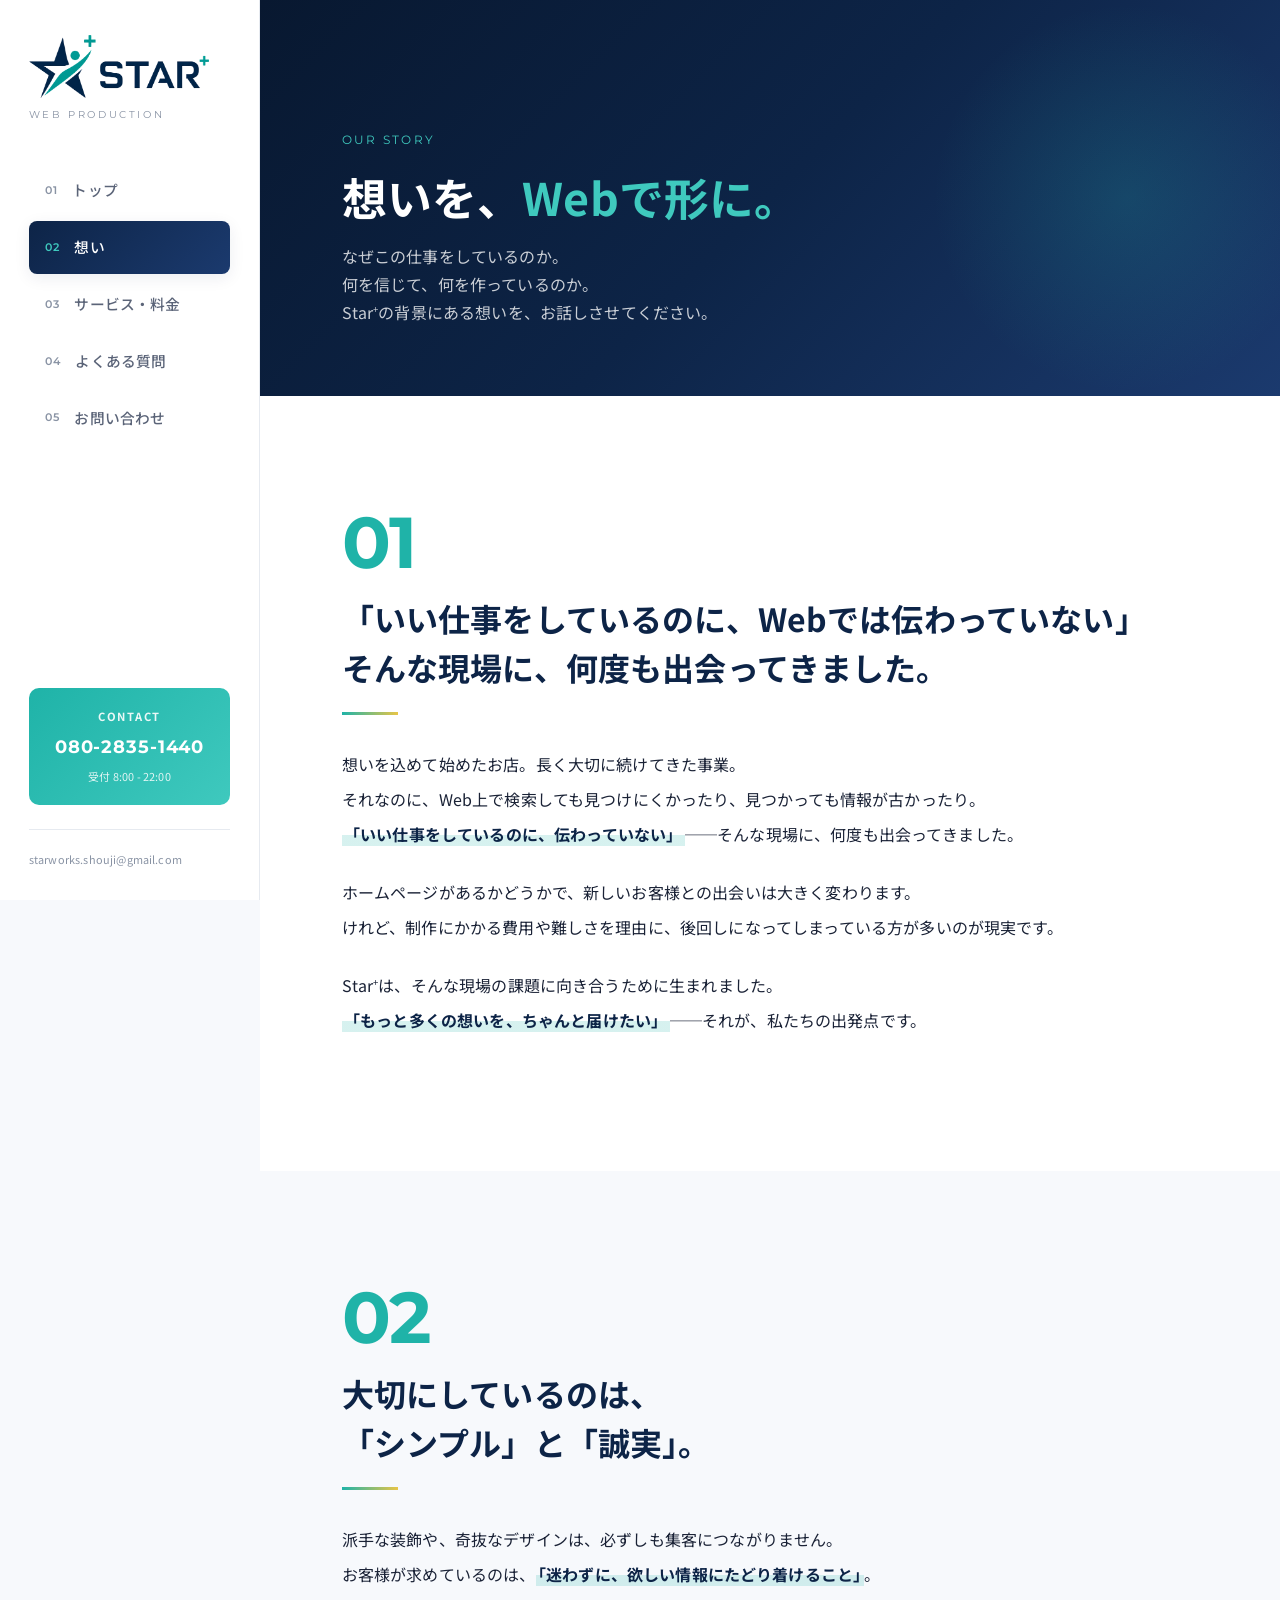
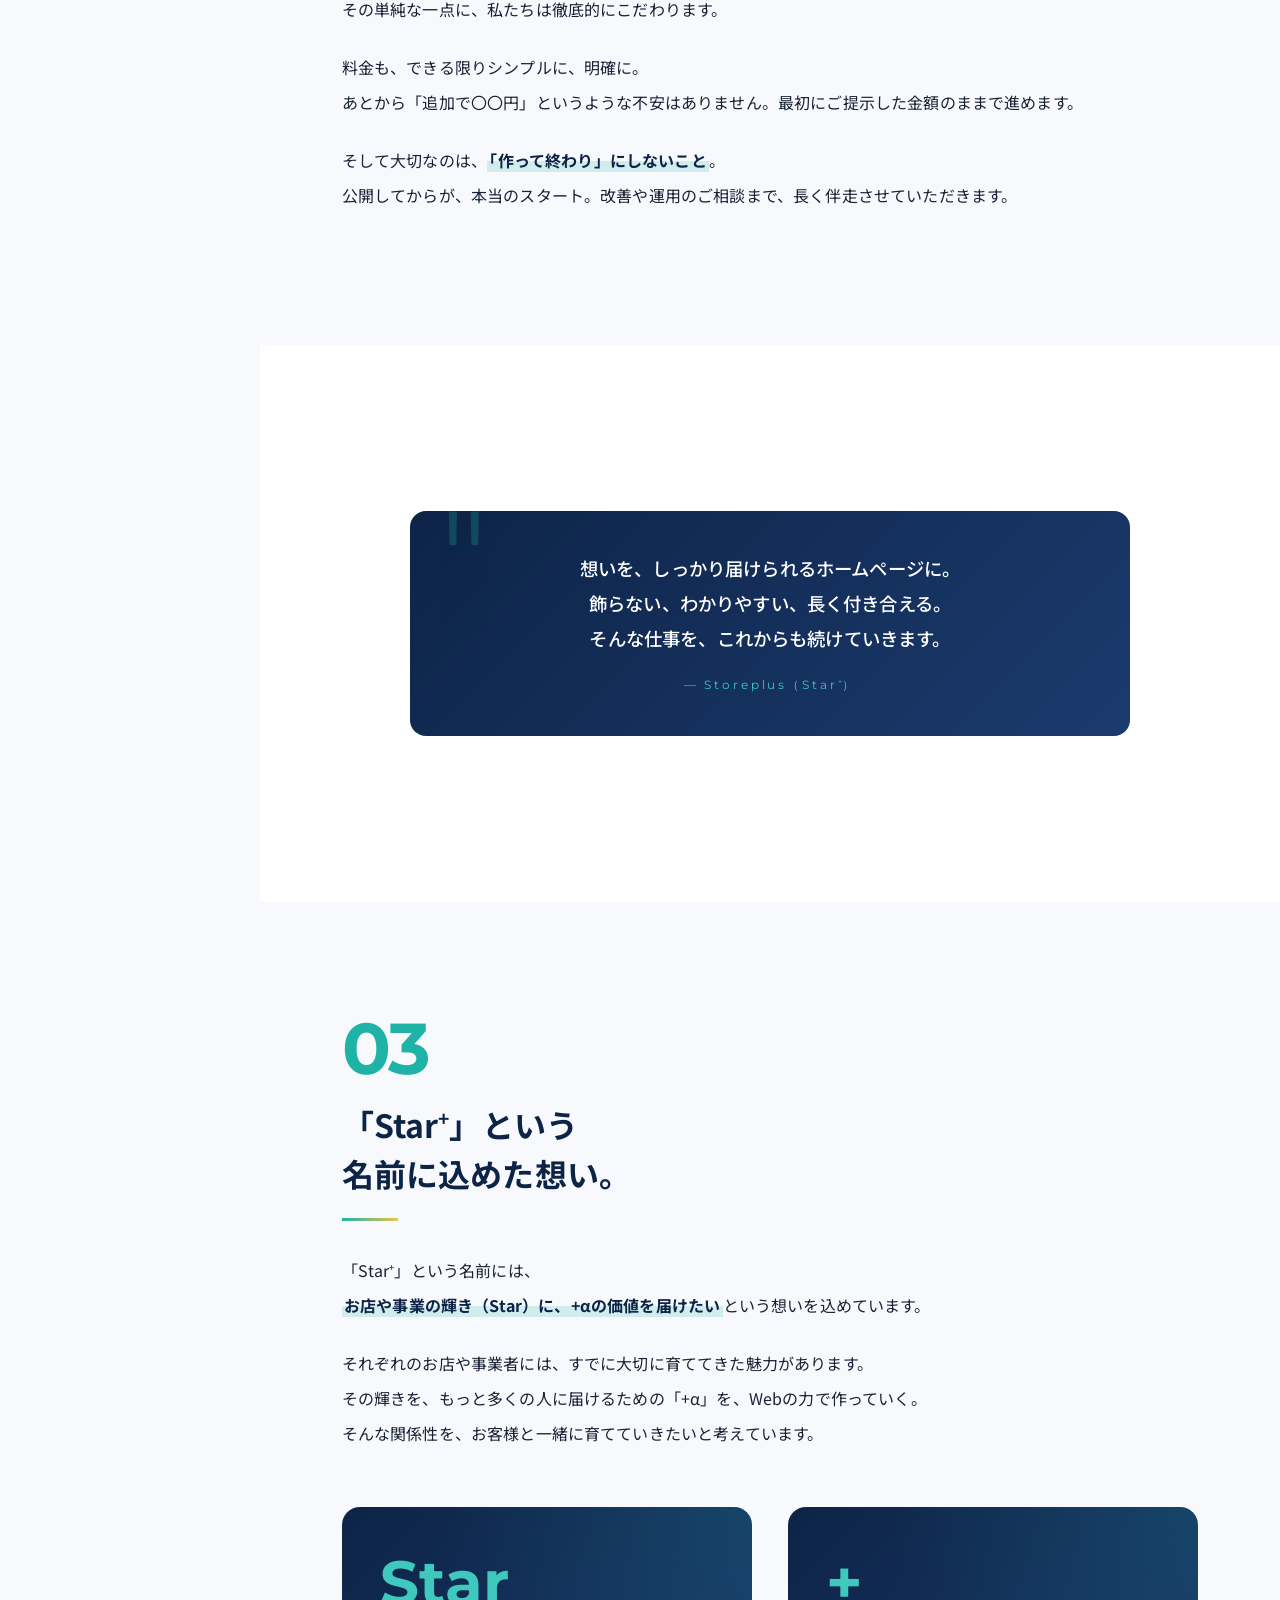
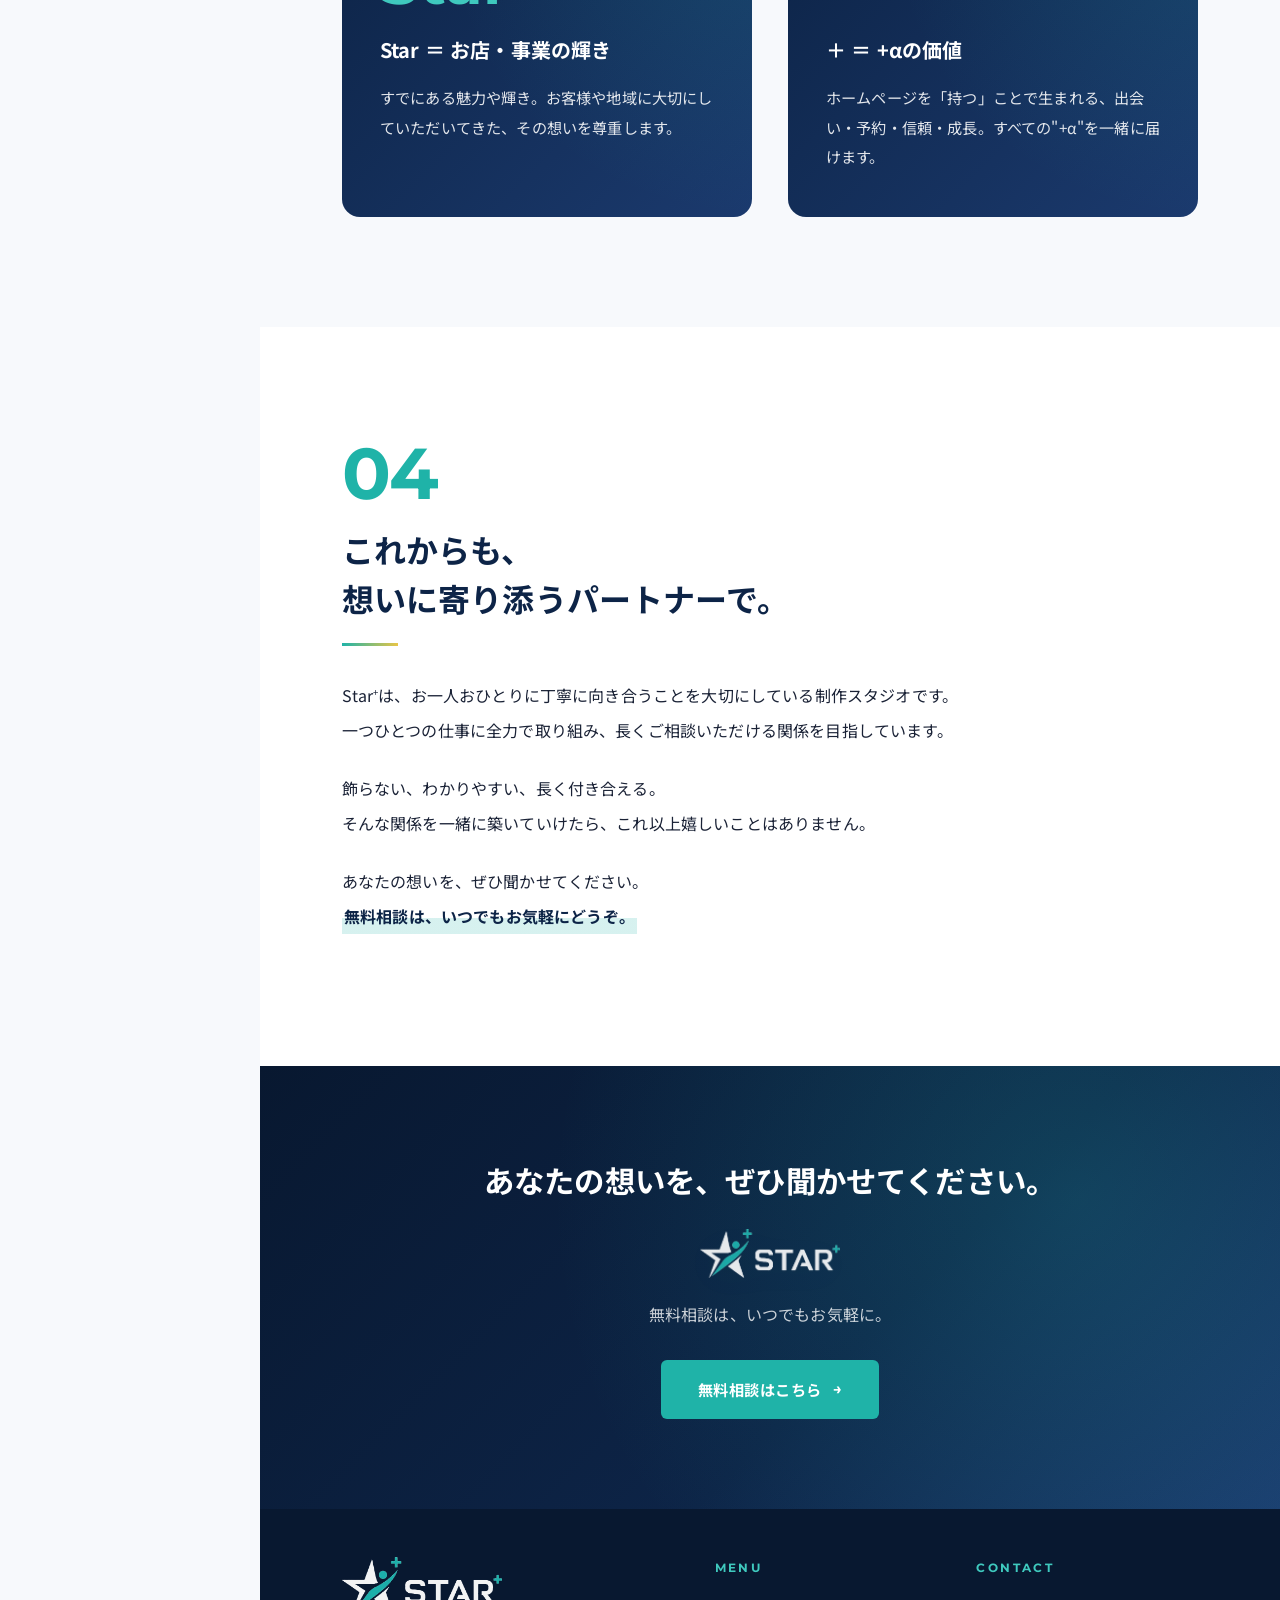
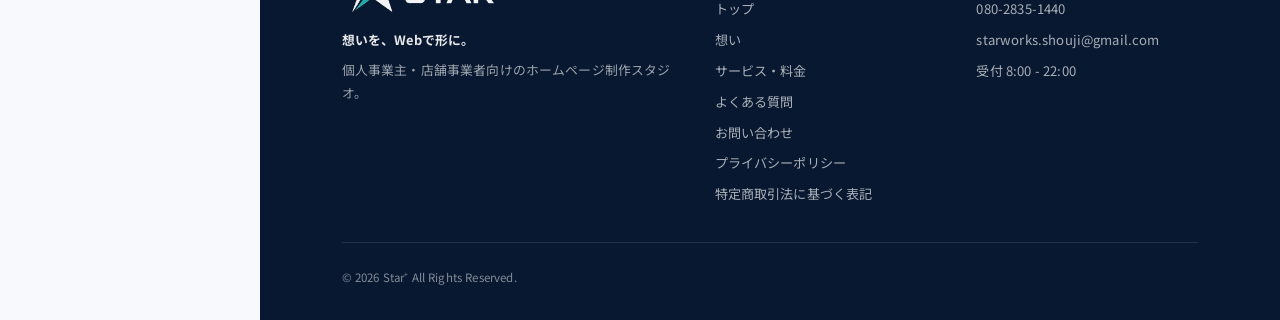
==== commit a69f552e: "✨ トップページ完全リデザイン + ユーザーフィードバック対応 【主な更新】 1. ヒーロー見出しサイズを最適化    - clamp(1.9rem, 9vw, 3.2rem) → clamp(1.5" ====
--- a/about.html
+++ b/about.html
@@ -209,9 +209,9 @@
         <div class="page-crumb reveal">OUR STORY</div>
         <h1 class="page-title reveal delay-1">想いを、<span style="color:var(--teal-light);">Webで形に。</span></h1>
         <p class="page-sub reveal delay-2">
-          なぜこの仕事をしているのか。<br>
-          何を信じて、何を作っているのか。<br>
-          Star<sup class="brand-sup">+</sup>の背景にある想いを、お話しさせてください。
+          <span class="nobr">なぜこの仕事をしているのか。</span><br class="pc-br">
+          <span class="nobr">何を信じて、何を作っているのか。</span><br class="pc-br">
+          Star<sup class="brand-sup">+</sup>の<span class="nobr">背景にある想いを、</span><span class="nobr">お話しさせてください。</span>
         </p>
       </div>
     </section>
@@ -266,9 +266,9 @@
     <section class="about-section">
       <div class="about-quote reveal">
         <p>
-          想いを、しっかり届けられるホームページに。<br>
-          飾らない、わかりやすい、長く付き合える。<br>
-          そんな仕事を、これからも続けていきます。
+          <span class="nobr">想いを、</span><span class="nobr">しっかり届けられる</span><span class="nobr">ホームページに。</span><br class="pc-br">
+          <span class="nobr">飾らない、</span><span class="nobr">わかりやすい、</span><span class="nobr">長く付き合える。</span><br class="pc-br">
+          <span class="nobr">そんな仕事を、</span><span class="nobr">これからも続けていきます。</span>
         </p>
         <span class="author">— Storeplus（Star<sup class="brand-sup">+</sup>）</span>
       </div>
@@ -321,8 +321,8 @@
             そんな関係を一緒に築いていけたら、これ以上嬉しいことはありません。
           </p>
           <p class="reveal delay-3">
-            あなたの想いを、ぜひ聞かせてください。<br>
-            <span class="em">無料相談は、いつでもお気軽にどうぞ。</span>
+            <span class="nobr">あなたの想いを、</span><span class="nobr">ぜひ聞かせてください。</span><br class="pc-br">
+            <span class="em nobr">無料相談は、いつでもお気軽にどうぞ。</span>
           </p>
         </div>
       </div>
@@ -333,8 +333,12 @@
       <div style="position:absolute;inset:0;background:radial-gradient(circle at 80% 30%, rgba(31,179,168,.2) 0%, transparent 60%);pointer-events:none;"></div>
       <div class="reveal" style="position:relative;z-index:1;">
         <h2 style="font-size:clamp(1.5rem,2.4vw,1.9rem);font-weight:700;line-height:1.6;margin-bottom:1.5rem;color:var(--white);">
-          あなたの想いを、ぜひ聞かせてください。
+          <span class="nobr">あなたの想いを、</span><span class="nobr">ぜひ聞かせてください。</span>
         </h2>
+        <!-- セクション末尾のロゴ -->
+        <div class="section-logo" style="margin:0 auto 1.4rem;">
+          <img src="assets/images/logo-light.png" alt="Star+">
+        </div>
         <p style="color:rgba(255,255,255,.78);margin-bottom:2rem;">無料相談は、いつでもお気軽に。</p>
         <a href="contact.html" class="btn btn-teal" data-cta="about-bottom">無料相談はこちら<span class="arrow">→</span></a>
       </div>
--- a/assets/style.css
+++ b/assets/style.css
@@ -963,7 +963,7 @@
   position: absolute;
   top: 0; right: -10%;
   width: 50%; height: 70%;
-  background: radial-gradient(circle, rgba(31,179,168,.06) 0%, transparent 60%);
+  background: radial-gradient(circle, rgba(31,179,168,.02) 0%, transparent 60%);
   pointer-events: none;
 }
 .story-section::after {
@@ -971,7 +971,7 @@
   position: absolute;
   bottom: 0; left: -10%;
   width: 40%; height: 60%;
-  background: radial-gradient(circle, rgba(232,197,71,.05) 0%, transparent 60%);
+  background: radial-gradient(circle, rgba(232,197,71,.02) 0%, transparent 60%);
   pointer-events: none;
 }
 
@@ -1076,7 +1076,7 @@
 
 .approach-section {
   background: var(--navy);
-  padding: clamp(60px, 7vw, 90px) 8%;
+  padding: clamp(50px, 5vw, 70px) 8%;
 }
 .approach-section .sec-label { color: var(--teal-light); }
 .approach-section .sec-title { color: var(--white); }
@@ -1922,8 +1922,11 @@
   .main { grid-column: 1; padding-top: var(--header-h-mb); }
   .hero { padding-top: calc(var(--header-h-mb) + 2rem); min-height: calc(100vh - var(--header-h-mb)); }
   .page-hero { padding-top: calc(var(--header-h-mb) + 50px); }
-  .section, .why-section, .plans-section, .flow-section, .qa-section, .contact-section, .trouble-section, .story-section, .approach-section, .preview-section {
+  .section, .why-section, .plans-section, .flow-section, .qa-section, .contact-section, .trouble-section, .story-section, .preview-section {
     padding: 70px 6%;
+  }
+  .approach-section {
+    padding: 50px 6%;
   }
   .story-grid { grid-template-columns: 1fr; gap: 2.5rem; }
   .story-visual { max-width: 360px; margin: 0 auto; aspect-ratio: 1; }
@@ -1988,8 +1991,27 @@
   .plan-feats li { font-size: .85rem; padding: .35rem 0; }
 
   /* スマホで preview-grid とその他のグリッドも 1列に */
-  .preview-grid { grid-template-columns: 1fr; gap: 1.2rem; }
-  .preview-card { padding: 1.5rem 1.4rem; }
+  .preview-grid { grid-template-columns: 1fr; gap: 1rem; }
+  .preview-card {
+    padding: 1.3rem 1.4rem;
+    display: grid;
+    grid-template-columns: 1fr auto;
+    grid-template-rows: auto auto auto;
+    column-gap: 1rem;
+    align-items: start;
+    border-left: 4px solid var(--teal);
+  }
+  .preview-card .pv-en { grid-column: 1; grid-row: 1; margin-bottom: .2rem; }
+  .preview-card .pv-name { grid-column: 1; grid-row: 2; font-size: 1rem; margin-bottom: .3rem; }
+  .preview-card .pv-price { grid-column: 2; grid-row: 1 / 3; font-size: 1.25rem; margin: 0; padding: 0; border: none; align-self: center; text-align: right; }
+  .preview-card p { grid-column: 1 / 3; grid-row: 3; margin-bottom: .8rem; margin-top: .6rem; font-size: .83rem; }
+  .preview-card .pv-link { grid-column: 1 / 3; grid-row: 4; font-size: .82rem; }
+
+  /* フロー（ステップ）セクションは横スクロール対応 */
+  .flow-grid { display: flex; flex-wrap: nowrap; overflow-x: auto; overflow-y: hidden; gap: .8rem; padding-bottom: .8rem; }
+  .flow-step { flex: 0 0 calc(100% - 1.6rem); min-width: 260px; padding: 1.8rem 1.2rem; }
+  .flow-step h3 { font-size: 1rem; }
+  .flow-step p { font-size: .8rem; }
 
   /* メンテナンスもコンパクトに */
   .mt-grid { grid-template-columns: 1fr; gap: 1rem; }
@@ -2985,3 +3007,416 @@
   .thanks-box { padding: 40px 20px; }
   .thanks-title { font-size: 1.3rem; }
 }
+
+/* ============================================
+   ▼ 2026-05-19 追補：スマホ最適化・改行制御・タイポ改善
+   ============================================ */
+
+/* ── 日本語の改行制御 共通 ── */
+.sec-title, .sec-sub,
+.hero-title, .hero-sub,
+.trouble-card h3, .trouble-card p,
+.why-card h3, .why-card p,
+.funnel-card h3, .funnel-card p,
+.industry-note,
+.approach-card h3, .approach-card p,
+.preview-card p,
+.about-title, .about-body p,
+.about-quote p,
+.plan-tagline, .rn-tagline,
+.plan-fit .fit-text,
+.qa-question, .qa-answer,
+.page-title, .page-sub,
+.tb-desc,
+.story-headline,
+.renewal-note p,
+.flow-step p,
+.mt-head p,
+.mt-card ul li,
+.plan-feats li, .rn-feats li {
+  word-break: keep-all;
+  overflow-wrap: anywhere;
+  line-break: strict;
+}
+
+/* ユーティリティ：折り返さないテキスト */
+.nobr { white-space: nowrap; display: inline-block; }
+
+/* ユーティリティ：PC専用改行（スマホでは消える） */
+.pc-br { display: inline; }
+@media (max-width: 768px) { .pc-br { display: none; } }
+
+/* ユーティリティ：スマホ専用改行（PCでは消える） */
+.sp-br { display: none; }
+@media (max-width: 768px) { .sp-br { display: inline; } }
+
+/* ============================================
+   ▼ スマホ用タイポグラフィ・余白の引き締め
+   ============================================ */
+@media (max-width: 768px) {
+  body {
+    font-feature-settings: "palt";
+    letter-spacing: .02em;
+  }
+
+  /* 既存の <br> を全体的に弱める：本文中の改行はスマホでは無効化 */
+  .hero-sub br,
+  .sec-sub br,
+  .page-sub br,
+  .tb-desc br,
+  .trouble-card p br,
+  .why-card p br,
+  .funnel-card p br,
+  .approach-card p br,
+  .industry-note br,
+  .preview-card p br,
+  .about-body p br,
+  .about-quote p br,
+  .plan-tagline br,
+  .rn-tagline br,
+  .plan-fit .fit-text br,
+  .renewal-note p br,
+  .flow-step p br,
+  .mt-head p br {
+    display: none;
+  }
+
+  /* セクション見出し */
+  .sec-title {
+    font-size: 1.5rem;
+    line-height: 1.5;
+    letter-spacing: .01em;
+  }
+  .sec-sub {
+    font-size: .9rem;
+    line-height: 1.85;
+    padding: 0 .2rem;
+  }
+  .sec-head { margin-bottom: 2.4rem; }
+
+  /* セクション横padding */
+  .trouble-section,
+  .why-section,
+  .industry-section,
+  .funnel-section,
+  .approach-section,
+  .preview-section,
+  .samples-section,
+  .plans-section,
+  .renewal-section,
+  .flow-section,
+  .story-section,
+  .compare-section {
+    padding-left: 5%;
+    padding-right: 5%;
+  }
+
+  /* hero */
+  .hero-title { font-size: 1.85rem; line-height: 1.5; }
+  .hero-sub { font-size: .92rem; line-height: 1.9; margin-bottom: 1.8rem; }
+  .hero-target-tag { font-size: .76rem; padding: .35rem .9rem; margin-bottom: 1rem; }
+
+  /* ページヒーロー */
+  .page-hero { padding: 100px 5% 50px; }
+  .page-title { font-size: 1.7rem; line-height: 1.45; }
+  .page-sub { font-size: .92rem; line-height: 1.85; }
+
+  /* ストーリー見出し */
+  .story-headline { font-size: 1.5rem; line-height: 1.5; }
+  .about-title { font-size: 1.25rem; line-height: 1.55; margin-bottom: 1.4rem; }
+  .about-num { font-size: 3.2rem; margin-bottom: .4rem; }
+  .about-body p { font-size: .94rem; line-height: 2; margin-bottom: 1rem; }
+
+  /* trouble */
+  .trouble-card { padding: 1.4rem 1.2rem; }
+  .trouble-card h3 { font-size: .98rem; }
+  .trouble-card p { font-size: .85rem; line-height: 1.8; }
+  .trouble-grid { gap: 1rem; }
+
+  .trust-banner { margin-top: 3rem; padding: 2rem 1.2rem; }
+  .trust-banner .tb-main { gap: 0 .06em; line-height: 1.5; flex-wrap: nowrap; justify-content: center; }
+  .trust-banner .tb-lead { font-size: .95rem; display: inline; }
+  .trust-banner .tb-brand { font-size: 1.6rem; }
+  .trust-banner .tb-end { font-size: .95rem; display: inline; }
+  .trust-banner .tb-desc { font-size: .85rem; line-height: 1.9; margin-top: .8rem; padding-top: .8rem; }
+
+  /* why card */
+  .why-card { padding: 1.4rem 1.2rem; }
+  .why-card h3 { font-size: 1.05rem; line-height: 1.5; }
+  .why-card p { font-size: .88rem; line-height: 1.85; }
+
+  /* funnel */
+  .funnel-card { padding: 1.6rem 1.3rem; }
+  .funnel-card h3 { font-size: 1rem; }
+  .funnel-card p { font-size: .87rem; line-height: 1.85; }
+
+  /* industry */
+  .industry-grid { gap: .8rem; }
+  .industry-card { padding: 1.2rem .8rem; }
+  .industry-card .ind-icon { width: 44px; height: 44px; margin-bottom: .5rem; }
+  .industry-card .ind-icon svg { width: 24px; height: 24px; }
+  .industry-card .ind-name { font-size: .85rem; }
+  .industry-note { font-size: .82rem; margin-top: 1.4rem; line-height: 1.8; padding: 0 .2rem; }
+
+  /* approach */
+  .approach-card { padding: 1.6rem 1.2rem; }
+  .approach-card .ap-num { font-size: 2.4rem; line-height: 1; margin-bottom: .4rem; }
+  .approach-card .ap-line { margin: .5rem 0 .8rem; }
+  .approach-card .ap-title { font-size: 1rem; line-height: 1.55; margin-bottom: .5rem; }
+  .approach-card p { font-size: .88rem; line-height: 1.85; }
+
+  /* preview */
+  .preview-card { padding: 1.6rem 1.4rem; }
+  .preview-card p { font-size: .88rem; line-height: 1.85; }
+
+  /* story */
+  .story-grid { padding: 0; }
+  .story-text p { font-size: .92rem; line-height: 1.95; }
+
+  /* plans */
+  .plan-card { padding: 1.6rem 1.2rem; }
+  .plan-tagline { font-size: .9rem; line-height: 1.7; }
+  .plan-fit { padding: .8rem 1rem; }
+  .plan-fit .fit-text { font-size: .85rem; line-height: 1.7; }
+  .plan-feats li { font-size: .87rem; line-height: 1.7; }
+
+  /* renewal */
+  .renewal-card { padding: 1.6rem 1.2rem; }
+  .rn-tagline { font-size: .9rem; line-height: 1.7; }
+  .rn-feats li { font-size: .87rem; line-height: 1.7; }
+  .renewal-note { padding: 1.4rem 1.2rem; }
+  .renewal-note p { font-size: .9rem; line-height: 1.95; }
+
+  /* maintenance */
+  .mt-section { padding: 0; }
+  .mt-head h3 { font-size: 1.2rem; }
+  .mt-head p { font-size: .9rem; line-height: 1.85; }
+  .mt-card { padding: 1.4rem 1.2rem; }
+  .mt-card ul li { font-size: .87rem; line-height: 1.75; }
+
+  /* flow */
+  .flow-step { padding: 1.6rem 1.2rem; }
+  .flow-step h3 { font-size: 1.05rem; }
+  .flow-step p { font-size: .88rem; line-height: 1.85; }
+
+  /* qa */
+  .qa-question { font-size: .95rem; line-height: 1.6; }
+  .qa-answer { font-size: .9rem; line-height: 1.9; }
+
+  /* CTAセクション */
+  .section h2 {
+    word-break: keep-all;
+    overflow-wrap: anywhere;
+  }
+}
+
+/* ============================================
+   ▼ プラン比較表：スマホでカードレイアウト化
+   ============================================ */
+@media (max-width: 768px) {
+  .compare-wrap {
+    overflow: visible;
+    border: none;
+    margin-top: 1.6rem;
+  }
+  .compare-table {
+    min-width: 0;
+    width: 100%;
+    display: block;
+  }
+  .compare-table thead { display: none; }
+  .compare-table tbody { display: block; }
+  /* 各列を縦カード化：項目行ごとに3プランを列で並べる */
+  .compare-table tbody tr {
+    display: grid;
+    grid-template-columns: 1.1fr 1fr 1fr 1fr;
+    gap: 0;
+    border: 1px solid var(--border);
+    border-radius: 10px;
+    margin-bottom: .7rem;
+    background: #fff;
+    overflow: hidden;
+  }
+  .compare-table tbody tr:first-child {
+    background: var(--navy);
+    color: #fff;
+  }
+  .compare-table tbody tr:first-child td {
+    background: transparent !important;
+    color: #fff !important;
+    font-weight: 700;
+    border-bottom: none;
+  }
+  .compare-table td {
+    padding: .55rem .4rem;
+    font-size: .78rem;
+    text-align: center;
+    border-bottom: none;
+    line-height: 1.4;
+    word-break: keep-all;
+    overflow-wrap: anywhere;
+    background: transparent;
+  }
+  .compare-table td:first-child {
+    text-align: left;
+    padding-left: .8rem;
+    font-size: .8rem;
+    font-weight: 700;
+    background: #f6f8fb !important;
+    border-right: 1px solid var(--border);
+  }
+  .compare-table .cm-rec {
+    background: linear-gradient(180deg, var(--teal-soft) 0%, rgba(255,255,255,0) 100%);
+  }
+  .compare-table .cm-yes { font-size: .95rem; }
+  /* 1行目（ヘッダ）にはプラン名を表示 */
+  .compare-table tbody tr:first-child td:first-child::after {
+    content: " ▼";
+    font-size: .65rem;
+    opacity: .6;
+  }
+}
+
+/* ============================================
+   ▼ サンプルマーキー：手動横スクロール対応
+   ============================================ */
+.marquee {
+  cursor: grab;
+}
+.marquee.is-paused .marquee-track {
+  animation-play-state: paused;
+}
+.marquee.is-dragging {
+  cursor: grabbing;
+  -webkit-user-select: none;
+  user-select: none;
+}
+.marquee.is-dragging .marquee-track {
+  animation: none;
+}
+@media (max-width: 768px) {
+  .marquee { padding-bottom: .4rem; }
+  .marquee-track { gap: .9rem; }
+  .sample-card { width: 75vw; max-width: 320px; }
+  .marquee-hint { font-size: .76rem; padding: 0 .6rem; line-height: 1.7; }
+}
+
+/* ============================================
+   ▼ モバイルヘッダー：ロゴ強化
+   ============================================ */
+@media (max-width: 880px) {
+  .mb-header {
+    background: rgba(255,255,255,.96);
+    backdrop-filter: blur(10px);
+    box-shadow: 0 1px 8px rgba(13,36,71,.06);
+    border-bottom: 1px solid rgba(230,234,240,.7);
+  }
+  .mb-header img {
+    height: 36px;
+  }
+  /* ヒーローのロゴ表示はそのまま、追加でブランドネームを表示する補助は不要 */
+}
+
+/* ============================================
+   ▼ フッターのロゴ：スマホでも明確に
+   ============================================ */
+@media (max-width: 768px) {
+  .footer-grid { gap: 2rem; text-align: center; }
+  .footer-brand img { margin: 0 auto .8rem; max-width: 160px; }
+  .footer-brand p { font-size: .85rem; line-height: 1.9; }
+  .footer-col h4 { margin-bottom: .8rem; }
+  .footer-col a, .footer-col p { font-size: .9rem; }
+}
+
+/* ============================================
+   ▼ ヒーローバッジを「業務内容が一目で分かる」形に
+   ============================================ */
+.hero-biz-line {
+  display: inline-flex;
+  align-items: center;
+  gap: .55rem;
+  background: linear-gradient(135deg, rgba(31,179,168,.18) 0%, rgba(232,197,71,.12) 100%);
+  border: 1px solid rgba(31,179,168,.35);
+  color: #fff;
+  padding: .35rem 1rem;
+  border-radius: 100px;
+  font-size: .78rem;
+  font-weight: 600;
+  letter-spacing: .04em;
+  margin-bottom: 1rem;
+}
+.hero-biz-line .pin {
+  display: inline-block;
+  width: 6px; height: 6px;
+  border-radius: 50%;
+  background: var(--teal-light);
+  box-shadow: 0 0 8px var(--teal-light);
+}
+@media (max-width: 768px) {
+  .hero-biz-line { font-size: .72rem; padding: .3rem .8rem; }
+}
+
+/* ============================================
+   ▼ ヒーロー：業務内容の説明テキスト（強調）
+   ============================================ */
+.hero-what {
+  display: block;
+  font-size: clamp(.85rem, 1.4vw, 1rem);
+  font-weight: 600;
+  color: var(--teal-light);
+  letter-spacing: .05em;
+  margin-bottom: 1.4rem;
+  padding-left: 1rem;
+  border-left: 2px solid var(--teal-light);
+  line-height: 1.7;
+}
+@media (max-width: 768px) {
+  .hero-what {
+    font-size: .82rem;
+    margin-bottom: 1rem;
+    padding-left: .7rem;
+  }
+}
+
+/* ============================================
+   ▼ 強調マーカー（重要箇所） & スマホ強調
+   ============================================ */
+.hl-mark {
+  background: linear-gradient(180deg, transparent 58%, rgba(232,197,71,.45) 58%);
+  font-weight: 700;
+  padding: 0 .15em;
+}
+
+/* ============================================
+   ▼ Approach (仕事の流儀)：番号と本文の間隔を引き締め
+   ============================================ */
+@media (max-width: 768px) {
+  .approach-grid { gap: 1rem; }
+  .approach-card .ap-num { margin-bottom: .2rem; }
+}
+
+/* ============================================
+   ▼ サイドバー：スマホメニュー時のロゴ
+   ============================================ */
+@media (max-width: 880px) {
+  .sidebar .sidebar-logo img { max-width: 150px; }
+}
+
+/* ============================================
+   ▼ どこにロゴが入っていないか対策：
+       メインヒーロー以外の各セクション末尾の任意配置はHTMLで対応
+   ============================================ */
+.section-logo {
+  text-align: center;
+  margin: 0 auto 1rem;
+  opacity: .9;
+}
+.section-logo img {
+  max-width: 140px;
+  margin: 0 auto;
+  filter: drop-shadow(0 6px 18px rgba(13,36,71,.08));
+}
+@media (max-width: 768px) {
+  .section-logo img { max-width: 110px; }
+}
+
